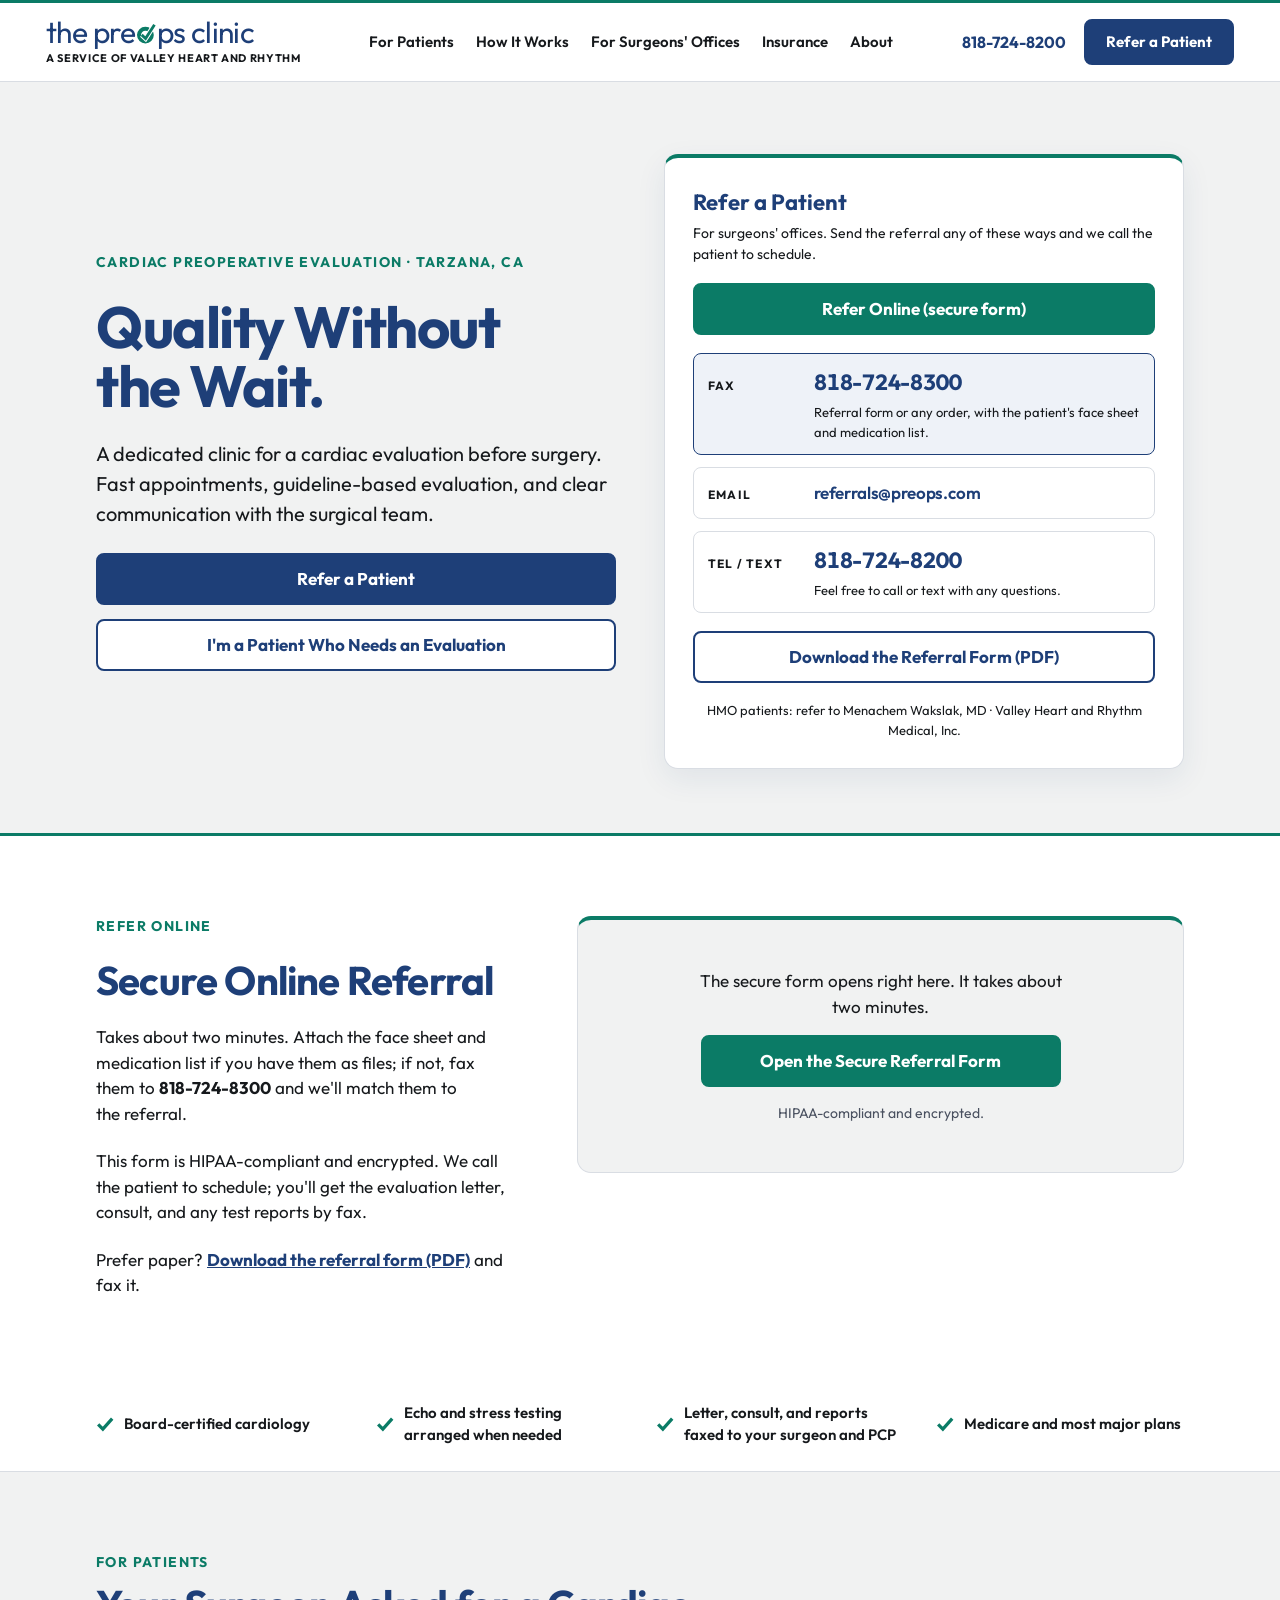
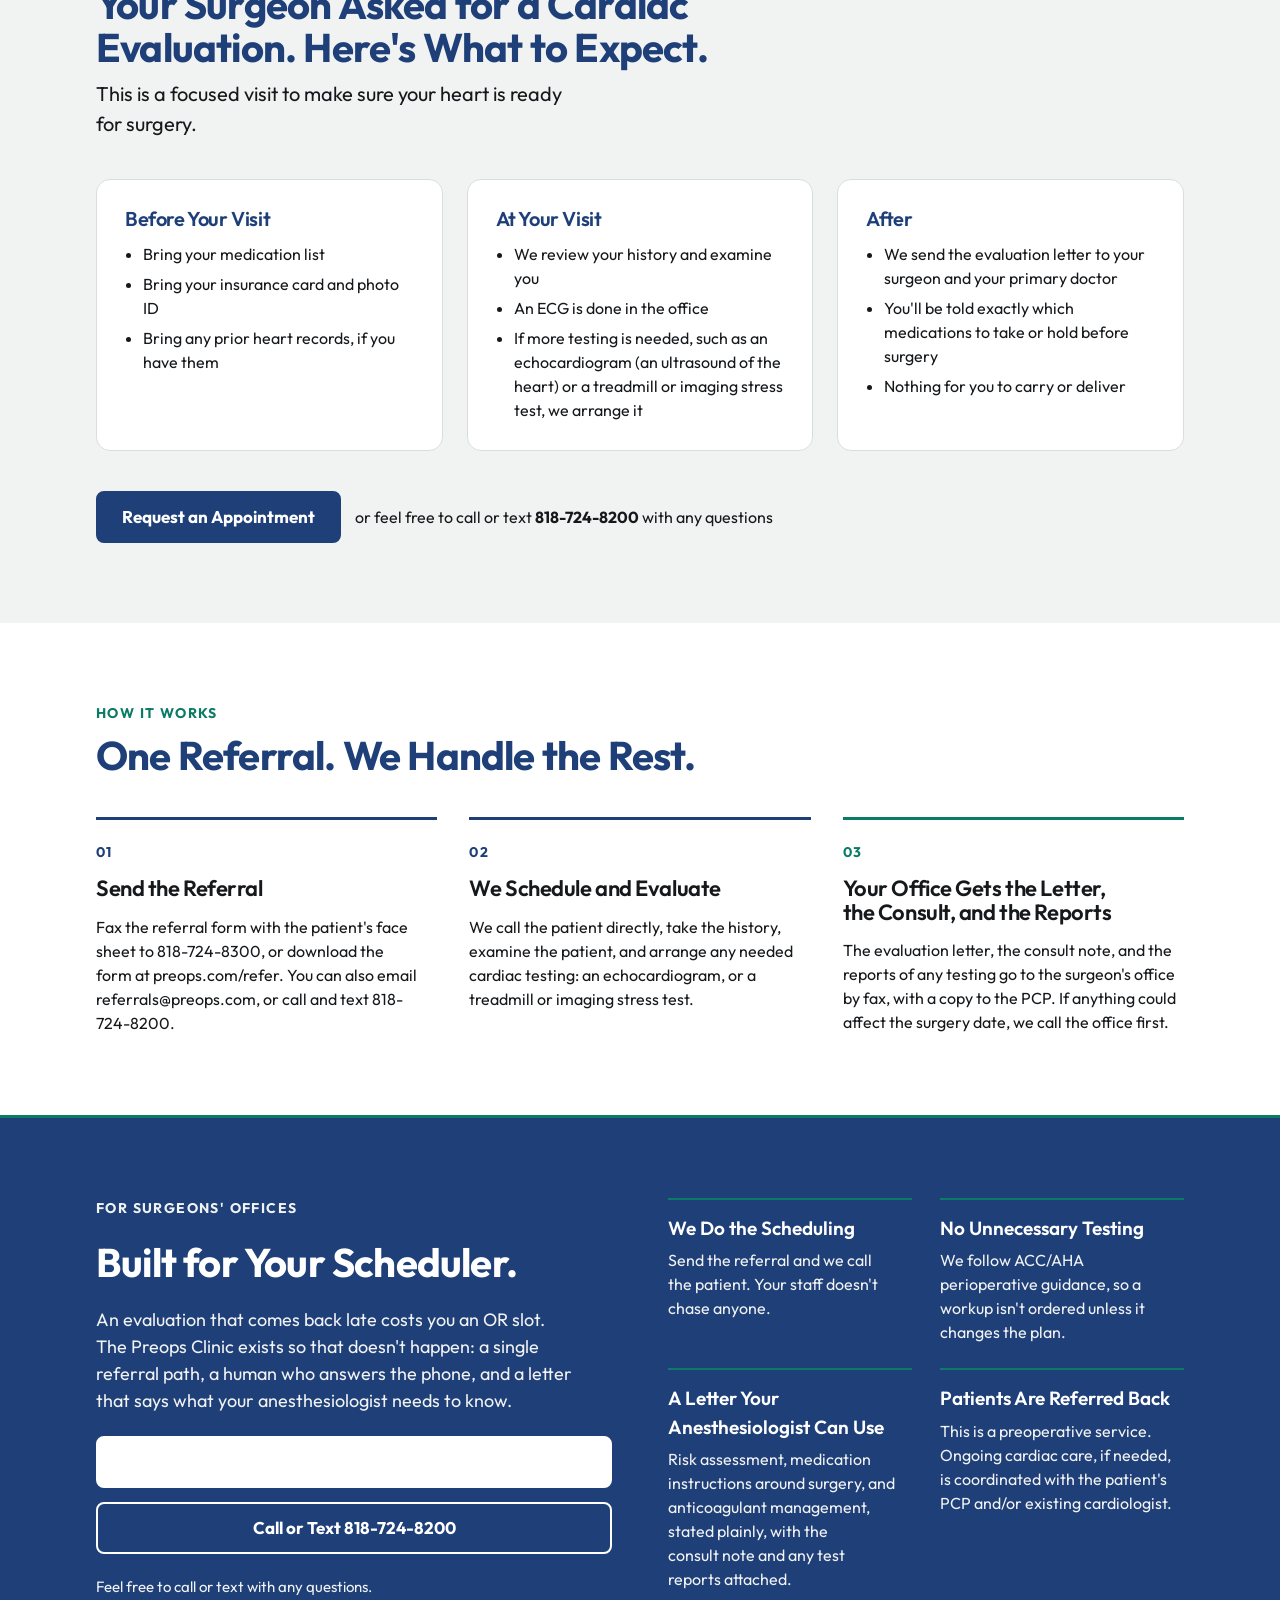
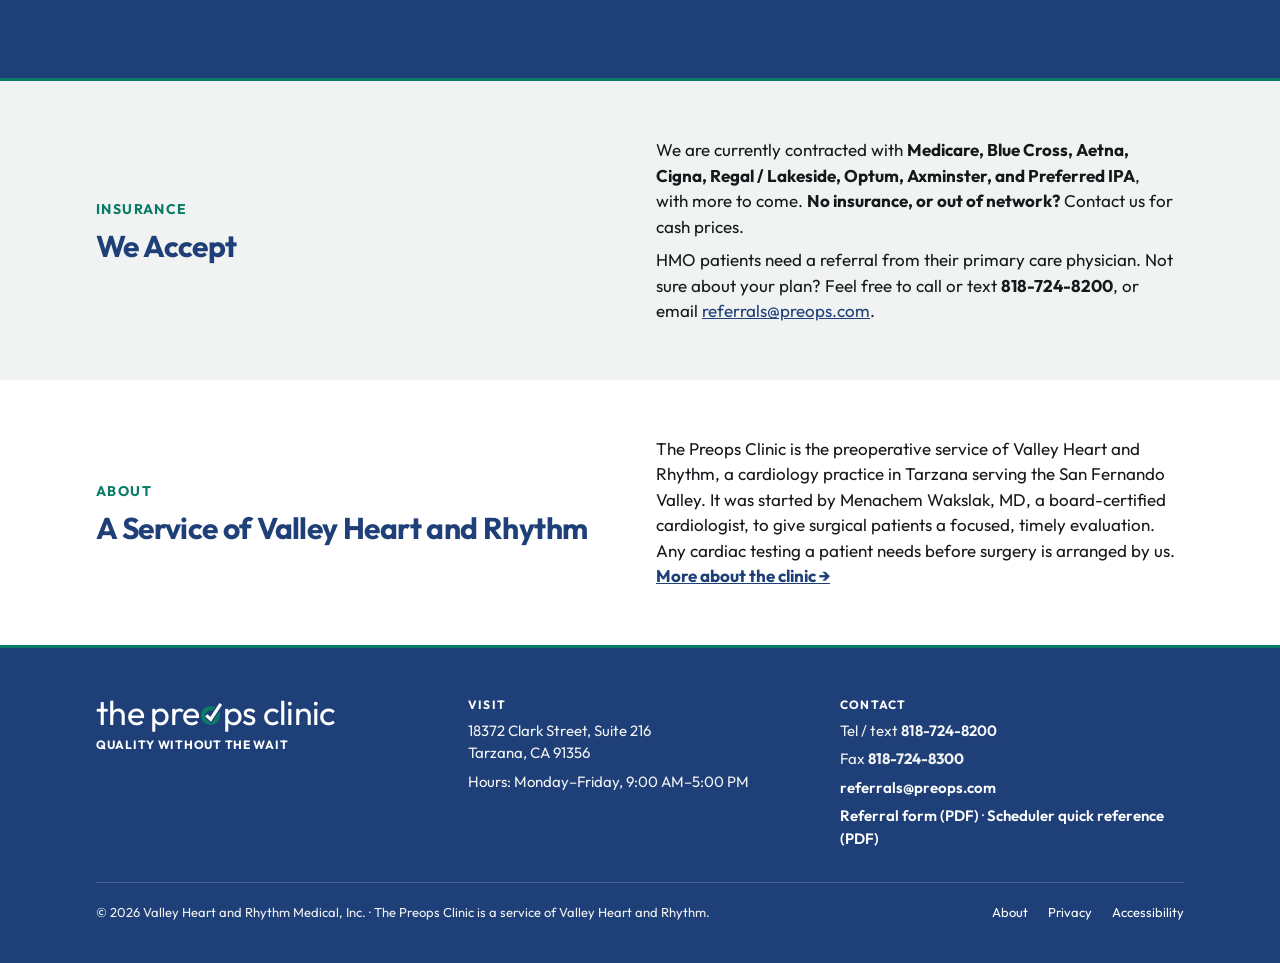
==== index.html @ 2045124d "Link to / instead of index.html so Google sees one home page URL Co-Authored-By: Claude Opus 5.5 <no" ====
<!doctype html>
<html lang="en">
<head>
<meta charset="utf-8">
<meta name="viewport" content="width=device-width, initial-scale=1, viewport-fit=cover">
<title>The Preops Clinic | Cardiac Preoperative Evaluation in Tarzana, CA</title>
<meta name="description" content="Cardiac preoperative evaluation in Tarzana, CA for surgical patients across the San Fernando Valley. Send one referral: we schedule the patient, complete the cardiology evaluation, and send the evaluation letter back to your surgeon. A service of Valley Heart and Rhythm.">
<meta name="claude:viewport-fit-sides" content="cover">
<link rel="canonical" href="https://www.preops.com/">
<meta name="robots" content="index, follow, max-snippet:-1, max-image-preview:large">
<meta property="og:type" content="website">
<meta property="og:site_name" content="The Preops Clinic">
<meta property="og:title" content="The Preops Clinic — Cardiac Preoperative Evaluation, Tarzana CA">
<meta property="og:description" content="Fast cardiac evaluation before surgery. Surgeons' offices fax one page; we call the patient, do the evaluation, and send the letter back. Quality Without the Wait.">
<meta property="og:url" content="https://www.preops.com/">
<meta property="og:locale" content="en_US">
<meta name="twitter:card" content="summary">
<meta name="geo.region" content="US-CA">
<meta name="geo.placename" content="Tarzana, Los Angeles">
<script type="application/ld+json">
{
  "@context": "https://schema.org",
  "@graph": [
    {
      "@type": ["MedicalClinic", "MedicalBusiness"],
      "@id": "https://www.preops.com/#clinic",
      "name": "The Preops Clinic",
      "alternateName": ["Preops", "The Preops Clinic at Valley Heart and Rhythm"],
      "slogan": "Quality Without the Wait",
      "description": "A dedicated cardiac preoperative evaluation clinic in Tarzana, California. Surgeons' offices, urgent cares, and primary care physicians refer patients who need a cardiology evaluation before surgery; the clinic schedules the patient, performs the evaluation and any needed cardiac testing (ECG, echocardiogram, treadmill or imaging stress test), and sends the evaluation letter, consult note, and test reports to the surgeon with a copy to the primary care physician.",
      "url": "https://www.preops.com/",
      "telephone": "+1-818-724-8200",
      "faxNumber": "+1-818-724-8300",
      "email": "referrals@preops.com",
      "openingHoursSpecification": {
        "@type": "OpeningHoursSpecification",
        "dayOfWeek": ["Monday", "Tuesday", "Wednesday", "Thursday", "Friday"],
        "opens": "09:00",
        "closes": "17:00"
      },
      "image": "https://www.preops.com/favicon.svg",
      "address": {
        "@type": "PostalAddress",
        "streetAddress": "18372 Clark Street, Suite 216",
        "addressLocality": "Tarzana",
        "addressRegion": "CA",
        "postalCode": "91356",
        "addressCountry": "US"
      },
      "areaServed": [
        {"@type": "Place", "name": "Tarzana, CA"},
        {"@type": "Place", "name": "San Fernando Valley"},
        {"@type": "Place", "name": "Los Angeles, CA"}
      ],
      "medicalSpecialty": "Cardiovascular",
      "isAcceptingNewPatients": true,
      "parentOrganization": {
        "@type": "MedicalOrganization",
        "name": "Valley Heart and Rhythm Medical, Inc.",
        "address": {
          "@type": "PostalAddress",
          "streetAddress": "18372 Clark Street, Suite 216",
          "addressLocality": "Tarzana",
          "addressRegion": "CA",
          "postalCode": "91356",
          "addressCountry": "US"
        }
      },
      "founder": {"@id": "https://www.preops.com/#physician"},
      "availableService": [
        {"@type": "MedicalProcedure", "name": "Cardiac preoperative evaluation", "alternateName": ["Cardiac clearance for surgery", "Preoperative cardiology consultation", "Surgical clearance"], "procedureType": "Noninvasive"},
        {"@type": "MedicalTest", "name": "Electrocardiogram (ECG)"},
        {"@type": "MedicalTest", "name": "Echocardiogram"},
        {"@type": "MedicalTest", "name": "Treadmill stress test"},
        {"@type": "MedicalTest", "name": "Imaging stress test"},
        {"@type": "MedicalProcedure", "name": "Perioperative anticoagulation and antiplatelet planning"},
        {"@type": "MedicalProcedure", "name": "Perioperative pacemaker and ICD management plan"}
      ],
      "knowsAbout": ["Preoperative cardiac risk assessment", "ACC/AHA perioperative guideline", "Perioperative medication management", "Cardiac clearance before surgery"],
      "sameAs": []
    },
    {
      "@type": "Physician",
      "image": "https://www.preops.com/dr-wakslak.jpg",
      "@id": "https://www.preops.com/#physician",
      "name": "Menachem Wakslak, MD",
      "honorificSuffix": "MD",
      "jobTitle": "Board-Certified Cardiologist",
      "medicalSpecialty": ["Cardiovascular", "Cardiac Electrophysiology"],
      "worksFor": {"@id": "https://www.preops.com/#clinic"},
      "affiliation": [
        {"@type": "Hospital", "name": "Providence Cedars-Sinai Tarzana Medical Center"},
        {"@type": "Hospital", "name": "Northridge Hospital Medical Center"}
      ],
      "alumniOf": [
        {"@type": "CollegeOrUniversity", "name": "Icahn School of Medicine at Mount Sinai"},
        {"@type": "Hospital", "name": "Maimonides Medical Center"},
        {"@type": "CollegeOrUniversity", "name": "University of Rochester Medical Center"}
      ],
      "url": "https://www.preops.com/about.html"
    },
    {
      "@type": "WebSite",
      "@id": "https://www.preops.com/#website",
      "url": "https://www.preops.com/",
      "name": "The Preops Clinic",
      "publisher": {"@id": "https://www.preops.com/#clinic"},
      "inLanguage": "en-US"
    },
    {
      "@type": "FAQPage",
      "@id": "https://www.preops.com/#faq",
      "mainEntity": [
        {
          "@type": "Question",
          "name": "How does a surgeon's office refer a patient for a cardiac evaluation?",
          "acceptedAnswer": {"@type": "Answer", "text": "Fax the one-page referral form with the patient's face sheet and medication list to 818-724-8300, use the secure online form at preops.com, or email referrals@preops.com. The clinic calls the patient directly to schedule; nothing else is needed from the surgeon's office."}
        },
        {
          "@type": "Question",
          "name": "What does the surgeon's office receive after the evaluation?",
          "acceptedAnswer": {"@type": "Answer", "text": "The evaluation letter, the consult note, and the reports of any testing are faxed to the surgeon's office, with a copy to the primary care physician. If anything could affect the surgery date, the clinic calls the office first."}
        },
        {
          "@type": "Question",
          "name": "What should a patient bring to a preoperative cardiac evaluation?",
          "acceptedAnswer": {"@type": "Answer", "text": "A medication list, an insurance card and photo ID, and any prior heart records. The clinic reviews the history and examines the patient, an ECG is done in the office, and if an echocardiogram or a treadmill or imaging stress test is needed, the clinic arranges it."}
        },
        {
          "@type": "Question",
          "name": "Which insurance plans does The Preops Clinic accept?",
          "acceptedAnswer": {"@type": "Answer", "text": "Medicare, Blue Cross, Aetna, Cigna, Regal / Lakeside, Optum, Axminster, and Preferred IPA, with more being added. HMO patients need a referral from their primary care physician. Patients without insurance can contact the clinic for cash prices."}
        },
        {
          "@type": "Question",
          "name": "Does the clinic order unnecessary cardiac testing before surgery?",
          "acceptedAnswer": {"@type": "Answer", "text": "No. The clinic follows ACC/AHA perioperative guidance; testing is ordered when it would change the plan, so a low-risk patient does not lose a surgery date to a workup that was not needed."}
        }
      ]
    }
  ]
}
</script>
<link rel="icon" href="favicon.svg" type="image/svg+xml">
<link rel="preconnect" href="https://fonts.googleapis.com">
<link rel="preconnect" href="https://fonts.gstatic.com" crossorigin>
<link rel="stylesheet" href="https://fonts.googleapis.com/css2?family=Outfit:wght@400;500;600;700&display=swap">
<link rel="stylesheet" href="styles.css">
</head>
<body>

<header class="site-header">
  <nav class="wrap nav" aria-label="Main">
    <a class="brand" href="/" aria-label="The Preops Clinic home">
      <span class="logo" role="img" aria-label="the preops clinic"><span>the pre</span><span class="logo-o">o</span><svg viewBox="0 -16 108 116" aria-hidden="true"><defs><mask id="mk-nav" maskUnits="userSpaceOnUse" x="-20" y="-40" width="160" height="180"><rect x="-20" y="-40" width="160" height="180" fill="#fff"></rect><polyline points="28,49 51,70 104,-12" fill="none" stroke="#000" stroke-width="29" stroke-linejoin="miter" stroke-miterlimit="10"></polyline></mask></defs><circle class="ring" cx="50" cy="50" r="38" fill="none" stroke-width="24" mask="url(#mk-nav)"></circle><polyline class="check" points="28,49 51,70 104,-12" fill="none" stroke-width="17" stroke-linejoin="miter" stroke-miterlimit="10"></polyline></svg><span>ps clinic</span></span>
      <span class="logo-sub">A Service of Valley Heart and Rhythm</span>
    </a>
    <div class="nav-links">
      <a href="#patients">For Patients</a>
      <a href="#how">How It Works</a>
      <a href="#offices">For Surgeons' Offices</a>
      <a href="#insurance">Insurance</a>
      <a href="about.html">About</a>
    </div>
    <div class="nav-cta">
      <a class="nav-phone" href="tel:+18187248200">818-724-8200</a>
      <a class="btn btn--navy btn--small" href="#refer">Refer a Patient</a>
    </div>
    <details class="nav-menu">
      <summary>Menu</summary>
      <ul>
        <li><a href="#patients">For Patients</a></li>
        <li><a href="#how">How It Works</a></li>
        <li><a href="#offices">For Surgeons' Offices</a></li>
        <li><a href="#insurance">Insurance</a></li>
        <li><a href="about.html">About</a></li>
      </ul>
    </details>
  </nav>
</header>

<main>

  <!-- Hero -->
  <section class="band--off hero" id="top">
    <div class="wrap hero-grid">
      <div class="hero-copy">
        <div class="eyebrow">Cardiac Preoperative Evaluation · Tarzana, CA</div>
        <h1>Quality Without the Wait.</h1>
        <p class="lede">A dedicated clinic for a cardiac evaluation before surgery. Fast appointments, guideline-based evaluation, and clear communication with the surgical team.</p>
        <div class="cta-row">
          <a class="btn btn--navy" href="#refer">Refer a Patient</a>
          <a class="btn btn--outline" href="#patients">I'm a Patient Who Needs an Evaluation</a>
        </div>
      </div>

      <div class="refer" id="refer">
        <div class="refer-head">
          <div class="title">Refer a Patient</div>
          <div class="sub">For surgeons' offices. Send the referral any of these ways and we call the patient to schedule.</div>
        </div>
        <a class="btn btn--green refer-online" href="#refer-form" hidden>Refer Online (secure form)</a>
        <div class="ways">
          <div class="way way--primary">
            <div class="label">Fax</div>
            <div class="value">818-724-8300</div>
            <div class="note">Referral form or any order, with the patient's face sheet and medication list.</div>
          </div>
          <div class="way">
            <div class="label">Email</div>
            <div class="value value--text">referrals@preops.com</div>
          </div>
          <div class="way">
            <div class="label">Tel / text</div>
            <div class="value">818-724-8200</div>
            <div class="note">Feel free to call or text with any questions.</div>
          </div>
        </div>
        <a class="btn btn--outline" href="referral-form.pdf">Download the Referral Form (PDF)</a>
        <div class="refer-foot">HMO patients: refer to Menachem Wakslak, MD · Valley Heart and Rhythm Medical, Inc.</div>
      </div>
    </div>
  </section>

  <!-- Online referral form (JotForm HIPAA).
       Set data-jotform-id to the form's ID (the number at the end of its hipaa.jotform.com link).
       Leave it empty and this whole section stays hidden; fax, email, and phone still work. -->
  <section class="band band--rule-top form-band" id="refer-form" data-jotform-id="262983131694061" hidden>
    <div class="wrap form-grid">
      <div class="col-copy">
        <div class="eyebrow">Refer Online</div>
        <h2>Secure Online Referral</h2>
        <p>Takes about two minutes. Attach the face sheet and medication list if you have them as files; if not, fax them to <strong>818-724-8300</strong> and we'll match them to the referral.</p>
        <p class="small">This form is HIPAA-compliant and encrypted. We call the patient to schedule; you'll get the evaluation letter, consult, and any test reports by fax.</p>
        <p class="small">Prefer paper? <a href="referral-form.pdf"><strong>Download the referral form (PDF)</strong></a> and fax it.</p>
      </div>
      <div class="form-slot">
        <div class="form-launcher">
          <p>The secure form opens right here. It takes about two minutes.</p>
          <button type="button" class="btn btn--green form-open" aria-expanded="false" aria-controls="form-mount">Open the Secure Referral Form</button>
          <p class="small">HIPAA-compliant and encrypted.</p>
        </div>
        <div class="form-mount" id="form-mount" hidden>
          <button type="button" class="form-close">Hide form</button>
        </div>
      </div>
    </div>
  </section>

  <!-- Trust strip -->
  <section class="strip" aria-label="At a glance">
    <div class="wrap strip-grid">
      <div class="tick"><svg viewBox="0 0 100 100" aria-hidden="true"><polyline points="12,52 38,78 90,20" fill="none" stroke="#0b7b66" stroke-width="18"></polyline></svg>Board-certified cardiology</div>
      <div class="tick"><svg viewBox="0 0 100 100" aria-hidden="true"><polyline points="12,52 38,78 90,20" fill="none" stroke="#0b7b66" stroke-width="18"></polyline></svg>Echo and stress testing arranged when needed</div>
      <div class="tick"><svg viewBox="0 0 100 100" aria-hidden="true"><polyline points="12,52 38,78 90,20" fill="none" stroke="#0b7b66" stroke-width="18"></polyline></svg>Letter, consult, and reports faxed to your surgeon and PCP</div>
      <div class="tick"><svg viewBox="0 0 100 100" aria-hidden="true"><polyline points="12,52 38,78 90,20" fill="none" stroke="#0b7b66" stroke-width="18"></polyline></svg>Medicare and most major plans</div>
    </div>
  </section>

  <!-- For patients -->
  <section class="band band--off" id="patients">
    <div class="wrap stack">
      <div class="section-head">
        <div class="eyebrow">For Patients</div>
        <h2>Your Surgeon Asked for a Cardiac Evaluation. Here's What to Expect.</h2>
        <p class="lede">This is a focused visit to make sure your heart is ready for surgery.</p>
      </div>
      <div class="cards">
        <div class="card">
          <h3>Before Your Visit</h3>
          <ul>
            <li>Bring your medication list</li>
            <li>Bring your insurance card and photo ID</li>
            <li>Bring any prior heart records, if you have them</li>
          </ul>
        </div>
        <div class="card">
          <h3>At Your Visit</h3>
          <ul>
            <li>We review your history and examine you</li>
            <li>An ECG is done in the office</li>
            <li>If more testing is needed, such as an echocardiogram (an ultrasound of the heart) or a treadmill or imaging stress test, we arrange it</li>
          </ul>
        </div>
        <div class="card">
          <h3>After</h3>
          <ul>
            <li>We send the evaluation letter to your surgeon and your primary doctor</li>
            <li>You'll be told exactly which medications to take or hold before surgery</li>
            <li>Nothing for you to carry or deliver</li>
          </ul>
        </div>
      </div>
      <div class="inline-cta">
        <a class="btn btn--navy" href="https://hipaa.jotform.com/263140964269160" target="_blank" rel="noopener">Request an Appointment</a>
        <div>or feel free to call or text <strong>818-724-8200</strong> with any questions</div>
      </div>
    </div>
  </section>

  <!-- How it works -->
  <section class="band" id="how">
    <div class="wrap stack">
      <div class="section-head">
        <div class="eyebrow">How It Works</div>
        <h2>One Referral. We Handle the Rest.</h2>
      </div>
      <div class="steps">
        <div class="step">
          <div class="num">01</div>
          <h3>Send the Referral</h3>
          <p>Fax the referral form with the patient's face sheet to 818-724-8300, or download the form at preops.com/refer. You can also email referrals@preops.com, or call and text 818-724-8200.</p>
        </div>
        <div class="step">
          <div class="num">02</div>
          <h3>We Schedule and Evaluate</h3>
          <p>We call the patient directly, take the history, examine the patient, and arrange any needed cardiac testing: an echocardiogram, or a treadmill or imaging stress test.</p>
        </div>
        <div class="step step--done">
          <div class="num">03</div>
          <h3>Your Office Gets the Letter, the Consult, and the Reports</h3>
          <p>The evaluation letter, the consult note, and the reports of any testing go to the surgeon's office by fax, with a copy to the PCP. If anything could affect the surgery date, we call the office first.</p>
        </div>
      </div>
    </div>
  </section>

  <!-- For surgeons' offices -->
  <section class="band band-navy" id="offices">
    <div class="wrap two-col">
      <div class="col-copy">
        <div class="eyebrow">For Surgeons' Offices</div>
        <h2>Built for Your Scheduler.</h2>
        <p>An evaluation that comes back late costs you an OR slot. The Preops Clinic exists so that doesn't happen: a single referral path, a human who answers the phone, and a letter that says what your anesthesiologist needs to know.</p>
        <div class="cta-row">
          <a class="btn btn--white" href="referral-form.pdf">Download the Referral Form (PDF)</a>
          <a class="btn btn--ghost" href="tel:+18187248200">Call or Text 818-724-8200</a>
        </div>
        <p class="small">Feel free to call or text with any questions.</p>
      </div>
      <ul class="points">
        <li><div class="t">We Do the Scheduling</div><p>Send the referral and we call the patient. Your staff doesn't chase anyone.</p></li>
        <li><div class="t">No Unnecessary Testing</div><p>We follow ACC/AHA perioperative guidance, so a workup isn't ordered unless it changes the plan.</p></li>
        <li><div class="t">A Letter Your Anesthesiologist Can Use</div><p>Risk assessment, medication instructions around surgery, and anticoagulant management, stated plainly, with the consult note and any test reports attached.</p></li>
        <li><div class="t">Patients Are Referred Back</div><p>This is a preoperative service. Ongoing cardiac care, if needed, is coordinated with the patient's PCP and/or existing cardiologist.</p></li>
      </ul>
    </div>
  </section>

  <!-- Insurance -->
  <section class="band--tight band--off band--rule-top" id="insurance">
    <div class="wrap split">
      <div class="section-head">
        <div class="eyebrow">Insurance</div>
        <h2>We Accept</h2>
      </div>
      <div class="body">
        <p>We are currently contracted with <strong>Medicare, Blue Cross, Aetna, Cigna, Regal / Lakeside, Optum, Axminster, and Preferred IPA</strong>, with more to come. <strong>No insurance, or out of network?</strong> Contact us for cash prices.</p>
        <p>HMO patients need a referral from their primary care physician. Not sure about your plan? Feel free to call or text <strong>818-724-8200</strong>, or email <a href="mailto:referrals@preops.com">referrals@preops.com</a>.</p>
      </div>
    </div>
  </section>

  <!-- About teaser -->
  <section class="band band--tight" id="about">
    <div class="wrap split">
      <div class="section-head">
        <div class="eyebrow">About</div>
        <h2>A Service of Valley Heart and Rhythm</h2>
      </div>
      <div class="body">
        <p>The Preops Clinic is the preoperative service of Valley Heart and Rhythm, a cardiology practice in Tarzana serving the San Fernando Valley. It was started by Menachem Wakslak, MD, a board-certified cardiologist, to give surgical patients a focused, timely evaluation. Any cardiac testing a patient needs before surgery is arranged by us. <a href="about.html"><strong>More about the clinic →</strong></a></p>
      </div>
    </div>
  </section>

</main>

<footer class="site-footer">
  <div class="wrap">
    <div class="foot-grid">
      <div>
        <span class="logo logo--light" role="img" aria-label="the preops clinic" style="font-size: 34px"><span>the pre</span><span class="logo-o">o</span><svg viewBox="0 -16 108 116" aria-hidden="true"><defs><mask id="mk-foot" maskUnits="userSpaceOnUse" x="-20" y="-40" width="160" height="180"><rect x="-20" y="-40" width="160" height="180" fill="#fff"></rect><polyline points="28,49 51,70 104,-12" fill="none" stroke="#000" stroke-width="29" stroke-linejoin="miter" stroke-miterlimit="10"></polyline></mask></defs><circle class="ring" cx="50" cy="50" r="38" fill="none" stroke-width="24" mask="url(#mk-foot)"></circle><polyline class="check" points="28,49 51,70 104,-12" fill="none" stroke-width="17" stroke-linejoin="miter" stroke-miterlimit="10"></polyline></svg><span>ps clinic</span></span>
        <div class="foot-tag">Quality Without the Wait</div>
      </div>
      <div>
        <div class="foot-label">Visit</div>
        <div>18372 Clark Street, Suite 216<br>Tarzana, CA 91356</div>
        <div>Hours: Monday–Friday, 9:00 AM–5:00 PM</div>
      </div>
      <div>
        <div class="foot-label">Contact</div>
        <div>Tel / text <a href="tel:+18187248200">818-724-8200</a></div>
        <div>Fax <strong>818-724-8300</strong></div>
        <div><a href="mailto:referrals@preops.com">referrals@preops.com</a></div>
        <div><a href="referral-form.pdf">Referral form (PDF)</a> · <a href="quick-reference.pdf">Scheduler quick reference (PDF)</a></div>
      </div>
    </div>
    <div class="foot-legal">
      <div>© 2026 Valley Heart and Rhythm Medical, Inc. · The Preops Clinic is a service of Valley Heart and Rhythm.</div>
      <div class="links"><a href="about.html">About</a><a href="privacy.html">Privacy</a><a href="accessibility.html">Accessibility</a></div>
    </div>
  </div>
</footer>

<script>
  // Online referral form: shows the section when a form ID is configured.
  // The form itself stays collapsed until someone opens it; the JotForm iframe is created on first open.
  (function () {
    var section = document.getElementById('refer-form');
    if (!section) return;
    var id = (section.getAttribute('data-jotform-id') || '').trim();
    if (!/^\d{6,}$/.test(id)) return;
    var base = 'https://hipaa.jotform.com/';
    var slot = section.querySelector('.form-slot');
    var launcher = slot.querySelector('.form-launcher');
    var mount = slot.querySelector('.form-mount');
    var openBtn = slot.querySelector('.form-open');
    var closeBtn = slot.querySelector('.form-close');
    var heroBtn = document.querySelector('.refer-online');
    var loaded = false;

    section.hidden = false;
    if (heroBtn) heroBtn.hidden = false;

    function load() {
      if (loaded) return;
      loaded = true;
      var f = document.createElement('iframe');
      f.id = 'JotFormIFrame-' + id;
      f.title = 'Secure online referral form';
      f.src = base + id;
      f.setAttribute('allow', 'geolocation; microphone; camera; fullscreen');
      f.setAttribute('allowtransparency', 'true');
      f.setAttribute('scrolling', 'no');
      f.setAttribute('frameborder', '0');
      f.style.cssText = 'min-width:100%;max-width:100%;height:900px;border:none;';
      mount.appendChild(f);
      // JotForm's embed handler resizes the iframe to the form's height.
      var s = document.createElement('script');
      s.src = 'https://cdn.jotfor.ms/s/umd/latest/for-form-embed-handler.js';
      s.onload = function () {
        if (window.jotformEmbedHandler) window.jotformEmbedHandler("iframe[id='JotFormIFrame-" + id + "']", base);
      };
      document.body.appendChild(s);
    }
    function open(scroll) {
      load();
      launcher.hidden = true;
      mount.hidden = false;
      openBtn.setAttribute('aria-expanded', 'true');
      if (scroll) section.scrollIntoView({ behavior: 'smooth', block: 'start' });
    }
    function close() {
      mount.hidden = true;
      launcher.hidden = false;
      openBtn.setAttribute('aria-expanded', 'false');
      openBtn.focus();
    }

    openBtn.addEventListener('click', function () { open(false); });
    closeBtn.addEventListener('click', close);
    if (heroBtn) {
      heroBtn.addEventListener('click', function (e) {
        e.preventDefault();
        open(true);
        if (history.replaceState) history.replaceState(null, '', '#refer-form');
      });
    }
    // Direct links to #refer-form (for example from the About page) open the form.
    if (location.hash === '#refer-form') open(false);
    window.addEventListener('hashchange', function () { if (location.hash === '#refer-form') open(false); });
  })();
</script>
</body>
</html>
---- styles.css ----
/* The Preops Clinic — preops.com
   Layout: one centered 1120px column; full-width color bands; two-column hero.
   Brand (from The Preops Clinic Style Guide): Navy, Green, Black, White, Off-White; Outfit. */
:root {
  --navy: #1e3f78;
  --green: #0b7b66;
  --ink: #16191c;
  --paper: #ffffff;
  --off: #f1f2f2;
  --tint: #eef2f8;
  --rule: #d9dde3;
  --on-navy: #f1f2f2;
  --font: 'Outfit', 'Segoe UI', system-ui, -apple-system, sans-serif;
  --radius: 8px;
  --gutter-l: max(16px, env(safe-area-inset-left, 0px));
  --gutter-r: max(16px, env(safe-area-inset-right, 0px));
  color-scheme: light;
}

* { box-sizing: border-box; }
[hidden] { display: none !important; }
html { -webkit-text-size-adjust: 100%; scroll-behavior: smooth; }
@media (prefers-reduced-motion: reduce) { html { scroll-behavior: auto; } }
body {
  margin: 0;
  font-family: var(--font);
  font-size: 17px;
  line-height: 1.5;
  color: var(--ink);
  background: var(--paper);
}
img, svg { max-width: 100%; }
a { color: var(--navy); }
a:hover { color: var(--green); }
:focus-visible { outline: 3px solid var(--green); outline-offset: 2px; }
h1, h2, h3 { margin: 0; color: var(--navy); line-height: 1.08; letter-spacing: -0.02em; text-wrap: balance; }
h1 { font-size: clamp(38px, 5.2vw, 58px); font-weight: 700; line-height: 1.02; letter-spacing: -0.025em; }
h2 { font-size: clamp(30px, 3.6vw, 40px); font-weight: 700; }
h3 { font-size: 22px; font-weight: 600; color: var(--ink); }
p { margin: 0; text-wrap: pretty; }
ul { margin: 0; }

.wrap {
  max-width: 1120px;
  margin: 0 auto;
  padding-left: var(--gutter-l);
  padding-right: var(--gutter-r);
}
.wrap > * { min-width: 0; }

.eyebrow {
  font-size: 14px;
  font-weight: 700;
  letter-spacing: 0.1em;
  text-transform: uppercase;
  color: var(--green);
}
.band-navy .eyebrow { color: var(--on-navy); }

/* Logo lockup: text wordmark with the ring-check "o".
   Replace the <span class="logo"> contents with the final SVG from the designer when you have it. */
.logo {
  display: inline-flex;
  align-items: baseline;
  gap: 0.045em;
  font-size: 30px;
  font-weight: 400;
  line-height: 1;
  letter-spacing: -0.02em;
  color: var(--navy);
  white-space: nowrap;
  text-decoration: none;
  position: relative;
}
/* The ring-check stands in for the letter "o". This keeps the real letter in the page text
   (for search engines and copy/paste) without showing it. */
.logo-o { position: absolute; width: 1px; height: 1px; overflow: hidden; clip-path: inset(50%); white-space: nowrap; }
.logo svg { height: 0.65em; width: 0.605em; flex: 0 0 auto; overflow: visible; }
.logo .ring { stroke: var(--green); }
.logo .check { stroke: var(--green); }
.logo--light { color: var(--paper); }
.logo--light .check { stroke: var(--paper); }
.logo-sub {
  font-size: 11px;
  font-weight: 700;
  letter-spacing: 0.06em;
  text-transform: uppercase;
  color: var(--ink);
}

/* Buttons */
.btn {
  display: inline-flex;
  align-items: center;
  justify-content: center;
  min-height: 52px;
  padding: 0 24px;
  border-radius: var(--radius);
  font: inherit;
  font-weight: 700;
  font-size: 17px;
  text-decoration: none;
  text-align: center;
  cursor: pointer;
  border: 2px solid transparent;
}
.btn--navy { background: var(--navy); color: var(--paper); border-color: var(--navy); }
.btn--navy:hover { background: #17315e; border-color: #17315e; color: var(--paper); }
.btn--green { background: var(--green); color: var(--paper); border-color: var(--green); }
.btn--green:hover { background: #09604f; border-color: #09604f; color: var(--paper); }
.btn--outline { background: var(--paper); color: var(--navy); border-color: var(--navy); }
.btn--outline:hover { background: var(--tint); color: var(--navy); }
.btn--white { background: var(--paper); color: var(--navy); border-color: var(--paper); }
.btn--white:hover { background: var(--off); color: var(--navy); }
.btn--ghost { background: transparent; color: var(--paper); border-color: var(--paper); }
.btn--ghost:hover { background: rgba(255,255,255,0.1); color: var(--paper); }
.btn--small { min-height: 46px; padding: 0 20px; font-size: 15px; }

/* Header */
.site-header {
  border-top: 3px solid var(--green);
  border-bottom: 1px solid var(--rule);
  background: var(--paper);
}
.nav {
  max-width: 1220px;
  min-height: 78px;
  display: flex;
  align-items: center;
  justify-content: space-between;
  flex-wrap: wrap;
  gap: 12px 24px;
  padding-block: 10px;
}
.brand { display: inline-flex; flex-direction: column; gap: 3px; text-decoration: none; }
.nav-links { display: flex; align-items: center; gap: 22px; flex-wrap: wrap; font-size: 15px; font-weight: 600; }
.nav-links a { color: var(--ink); text-decoration: none; }
.nav-links a:hover { color: var(--green); }
.nav-links a[aria-current="page"] { color: var(--navy); border-bottom: 2px solid var(--green); padding-bottom: 2px; }
.nav-cta { display: flex; align-items: center; gap: 18px; flex-wrap: wrap; }
.nav-phone { font-size: 16px; font-weight: 700; color: var(--navy); text-decoration: none; }
.nav-menu { display: none; }
@media (max-width: 760px) {
  .nav-links { display: none; }
  .nav-menu { display: block; width: 100%; }
  .nav-menu summary { list-style: none; cursor: pointer; font-weight: 700; color: var(--navy); font-size: 15px; padding: 6px 0; }
  .nav-menu summary::-webkit-details-marker { display: none; }
  .nav-menu summary::after { content: " ▾"; }
  .nav-menu[open] summary::after { content: " ▴"; }
  .nav-menu ul { list-style: none; padding: 0; margin: 6px 0 4px; display: flex; flex-direction: column; gap: 10px; font-size: 16px; font-weight: 600; }
  .nav-menu a { color: var(--ink); text-decoration: none; }
}

/* Bands and sections */
.band { padding-block: 80px; }
.band--tight { padding-block: 56px; }
.band--off { background: var(--off); }
.band--tint { background: var(--tint); }
.band-navy { background: var(--navy); color: var(--on-navy); border-top: 3px solid var(--green); }
.band-navy h2, .band-navy h3 { color: var(--paper); }
.band-navy p { color: var(--on-navy); }
.band-navy a { color: var(--paper); }
.band--rule-top { border-top: 3px solid var(--green); }
.section-head { display: flex; flex-direction: column; gap: 10px; max-width: 680px; }
.lede { font-size: 20px; max-width: 560px; }
@media (max-width: 760px) { .band { padding-block: 56px; } .lede { font-size: 18px; } }

/* Hero */
.hero { padding-block: 72px 64px; }
.hero-grid {
  display: grid;
  grid-template-columns: repeat(auto-fit, minmax(min(440px, 100%), 1fr));
  gap: 48px;
  align-items: center;
}
.hero-copy { display: flex; flex-direction: column; gap: 24px; }
.cta-row { display: flex; gap: 14px; flex-wrap: wrap; }
.cta-row .btn { flex: 1 1 auto; }

/* Refer panel */
.refer {
  display: flex;
  flex-direction: column;
  gap: 18px;
  background: var(--paper);
  border: 1px solid var(--rule);
  border-top: 4px solid var(--green);
  border-radius: 14px;
  padding: 28px;
  box-shadow: 0 10px 30px rgba(30, 63, 120, 0.08);
}
.refer-head { display: flex; flex-direction: column; gap: 4px; }
.refer-head .title { font-size: 22px; font-weight: 700; color: var(--navy); }
.refer-head .sub { font-size: 14px; }
.ways { display: grid; gap: 12px; }
.way {
  display: grid;
  grid-template-columns: 92px 1fr;
  gap: 4px 14px;
  align-items: baseline;
  padding: 12px 14px;
  border: 1.5px solid var(--rule);
  border-radius: var(--radius);
}
.way--primary { border-color: var(--navy); background: var(--tint); }
.way .label { font-size: 12px; font-weight: 700; letter-spacing: 0.1em; text-transform: uppercase; color: var(--ink); }
.way .value { font-size: 22px; font-weight: 700; color: var(--navy); letter-spacing: -0.01em; font-variant-numeric: tabular-nums; word-break: break-word; }
.way .value--text { font-size: 17px; font-weight: 600; }
.way .note { grid-column: 2; font-size: 13px; }
.refer .btn { width: 100%; }
.refer-foot { font-size: 13px; text-align: center; }

/* Online referral form section (JotForm HIPAA) */
.form-band { background: var(--paper); }
.form-band .form-slot { background: var(--off); }
.form-grid {
  display: grid;
  grid-template-columns: minmax(0, 1fr) minmax(0, 1.4fr);
  gap: 48px;
  align-items: start;
}
.form-grid > * { min-width: 0; }
.form-grid .col-copy p { font-size: 17px; max-width: 420px; }
.form-slot { background: var(--paper); border: 1px solid var(--rule); border-top: 4px solid var(--green); border-radius: 14px; padding: 12px; }
.form-slot iframe { display: block; width: 100%; border: 0; }
.form-launcher { display: flex; flex-direction: column; align-items: center; gap: 16px; padding: 36px 22px; text-align: center; }
.form-launcher p { margin: 0; font-size: 17px; max-width: 380px; }
.form-launcher .small { font-size: 14px; color: #4a5160; }
.form-launcher .btn { width: min(100%, 360px); }
.form-mount { position: relative; padding-top: 34px; }
.form-close {
  position: absolute; top: 2px; right: 6px;
  background: none; border: 0; padding: 6px 8px; cursor: pointer;
  font: inherit; font-size: 14px; color: var(--navy); text-decoration: underline;
}
.form-close:hover { color: var(--green); }
@media (max-width: 900px) { .form-grid { grid-template-columns: 1fr; gap: 28px; } }
@media (max-width: 480px) { .way { grid-template-columns: 1fr; } .way .note { grid-column: 1; } .refer { padding: 22px; } }

/* Trust strip */
.strip { border-bottom: 1px solid var(--rule); }
.strip-grid {
  display: grid;
  grid-template-columns: repeat(auto-fit, minmax(min(240px, 100%), 1fr));
  gap: 16px 32px;
  padding-block: 24px;
}
.tick { display: flex; align-items: center; gap: 10px; font-size: 15px; font-weight: 600; }
.tick svg { width: 18px; height: 18px; flex: 0 0 18px; }

/* Steps */
.steps {
  display: grid;
  grid-template-columns: repeat(auto-fit, minmax(min(300px, 100%), 1fr));
  gap: 32px;
}
.step { display: flex; flex-direction: column; gap: 14px; padding-top: 22px; border-top: 3px solid var(--navy); }
.step--done { border-top-color: var(--green); }
.step .num { font-size: 14px; font-weight: 700; letter-spacing: 0.1em; color: var(--navy); }
.step--done .num { color: var(--green); }
.step p { font-size: 16px; }
.stack { display: flex; flex-direction: column; gap: 40px; }

/* Offices */
.two-col {
  display: grid;
  grid-template-columns: repeat(auto-fit, minmax(min(420px, 100%), 1fr));
  gap: 56px;
  align-items: start;
}
.two-col > * { min-width: 0; }
.col-copy { display: flex; flex-direction: column; gap: 22px; }
.col-copy p { font-size: 18px; max-width: 480px; }
.col-copy .small { font-size: 15px; }
.points {
  list-style: none;
  padding: 0;
  display: grid;
  grid-template-columns: repeat(auto-fit, minmax(min(220px, 100%), 1fr));
  gap: 24px 28px;
}
.points li { display: flex; flex-direction: column; gap: 6px; padding-top: 14px; border-top: 2px solid var(--green); }
.points .t { font-size: 19px; font-weight: 600; color: var(--paper); }
.points p { font-size: 16px; }

/* Patients */
.cards {
  display: grid;
  grid-template-columns: repeat(auto-fit, minmax(min(300px, 100%), 1fr));
  gap: 24px;
}
.card { display: flex; flex-direction: column; gap: 12px; padding: 28px; background: var(--off); border-radius: 14px; }
.band--off .card { background: var(--paper); border: 1px solid var(--rule); }
.card h3 { font-size: 20px; color: var(--navy); }
.card ul { padding-left: 18px; font-size: 16px; display: flex; flex-direction: column; gap: 6px; }
.inline-cta { display: flex; gap: 14px; flex-wrap: wrap; align-items: center; font-size: 16px; }

/* Insurance / About teaser */
.split {
  display: grid;
  grid-template-columns: repeat(auto-fit, minmax(min(360px, 100%), 1fr));
  gap: 32px;
  align-items: center;
}
.split > * { min-width: 0; }
.split h2 { font-size: 30px; }
.split .body { display: flex; flex-direction: column; gap: 8px; font-size: 17px; }

/* About page */
.about-intro { display: flex; flex-direction: column; gap: 22px; }
.about-intro h1 { font-size: clamp(36px, 4.6vw, 52px); max-width: 760px; }
.about-intro .lede { max-width: 720px; }
.source { font-size: 14px; }
.about-grid {
  display: grid;
  grid-template-columns: repeat(auto-fit, minmax(min(380px, 100%), 1fr));
  gap: 48px;
  align-items: start;
}
.about-grid > * { min-width: 0; }
.about-grid h2 { font-size: 34px; }
.prose { display: flex; flex-direction: column; gap: 16px; font-size: 17px; }
.commitments {
  display: grid;
  grid-template-columns: repeat(auto-fit, minmax(min(300px, 100%), 1fr));
  gap: 32px;
}
.commitments > div { display: flex; flex-direction: column; gap: 8px; padding-top: 16px; border-top: 2px solid var(--green); }
.commitments h3 { font-size: 20px; }
.commitments p { font-size: 16px; }
.bio-head { display: flex; flex-direction: column; gap: 10px; }
.bio-head .role { font-size: 16px; font-weight: 600; }
.photo {
  display: block; width: 100%; max-width: 360px; height: auto; aspect-ratio: 4 / 5;
  object-fit: cover; object-position: 50% 30%; border-radius: 12px; background: var(--off); margin-top: 20px;
}
.contact-grid {
  display: grid;
  grid-template-columns: repeat(auto-fit, minmax(min(300px, 100%), 1fr));
  gap: 32px;
  align-items: start;
}
.contact-grid > div { display: flex; flex-direction: column; gap: 8px; font-size: 17px; }
.contact-grid .small { font-size: 15px; }
.contact-grid .btn { align-self: flex-start; }

/* Footer */
.site-footer { background: var(--navy); color: var(--on-navy); border-top: 3px solid var(--green); }
.foot-grid {
  display: grid;
  grid-template-columns: repeat(auto-fit, minmax(min(240px, 100%), 1fr));
  gap: 28px;
  align-items: start;
  padding-block: 48px 32px;
}
.foot-grid > div { display: flex; flex-direction: column; gap: 6px; font-size: 15px; min-width: 0; }
.foot-label { font-size: 12px; font-weight: 700; letter-spacing: 0.1em; text-transform: uppercase; color: var(--paper); }
.site-footer a { color: var(--paper); font-weight: 600; text-decoration: none; }
.site-footer a:hover { color: var(--paper); text-decoration: underline; }
.foot-tag { font-size: 12px; font-weight: 700; letter-spacing: 0.06em; text-transform: uppercase; color: var(--paper); }
.foot-legal {
  display: flex;
  justify-content: space-between;
  flex-wrap: wrap;
  gap: 12px 24px;
  border-top: 1px solid rgba(255,255,255,0.18);
  padding-block: 20px 40px;
  font-size: 13px;
}
.foot-legal a { font-weight: 400; }
.foot-legal .links { display: flex; gap: 20px; }

/* Privacy and Accessibility pages */
.legal > * { max-width: 760px; }
.legal h2 { font-size: 24px; margin-top: 16px; }
.legal h2:first-child { margin-top: 0; }
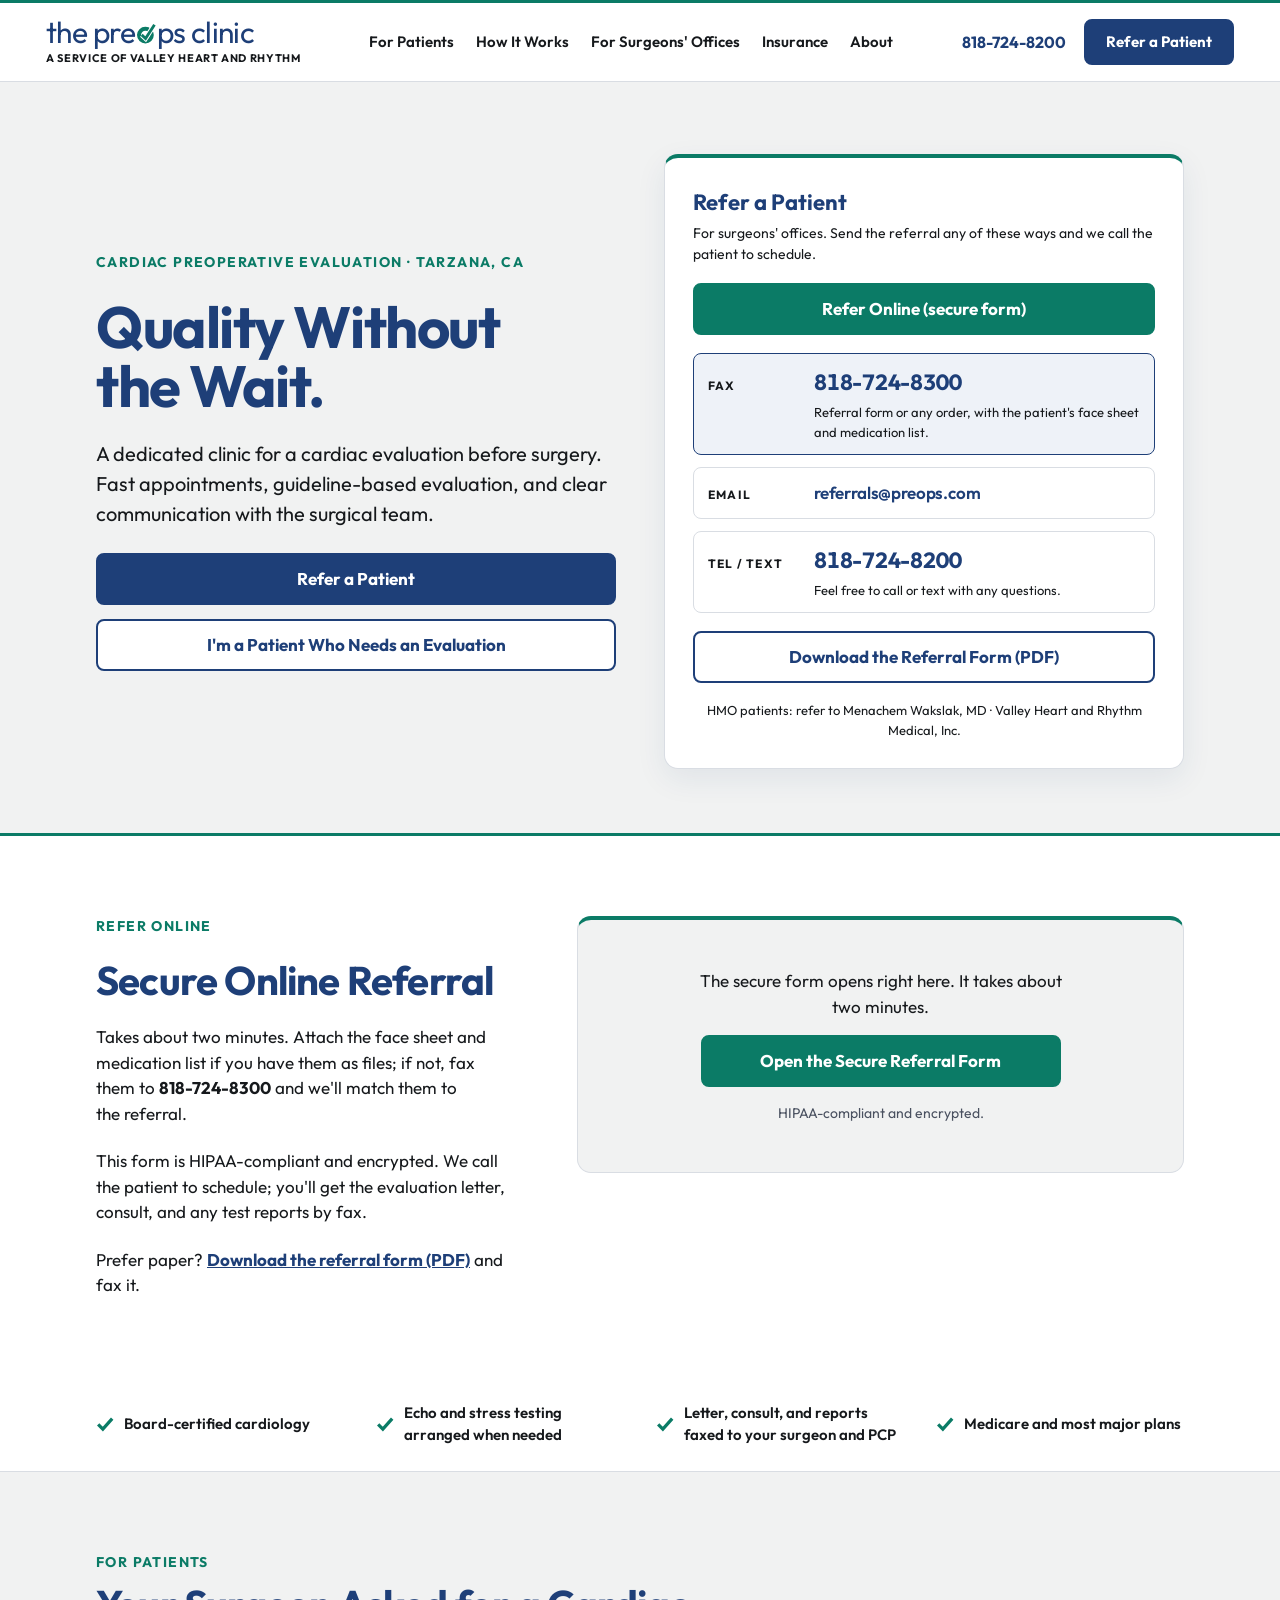
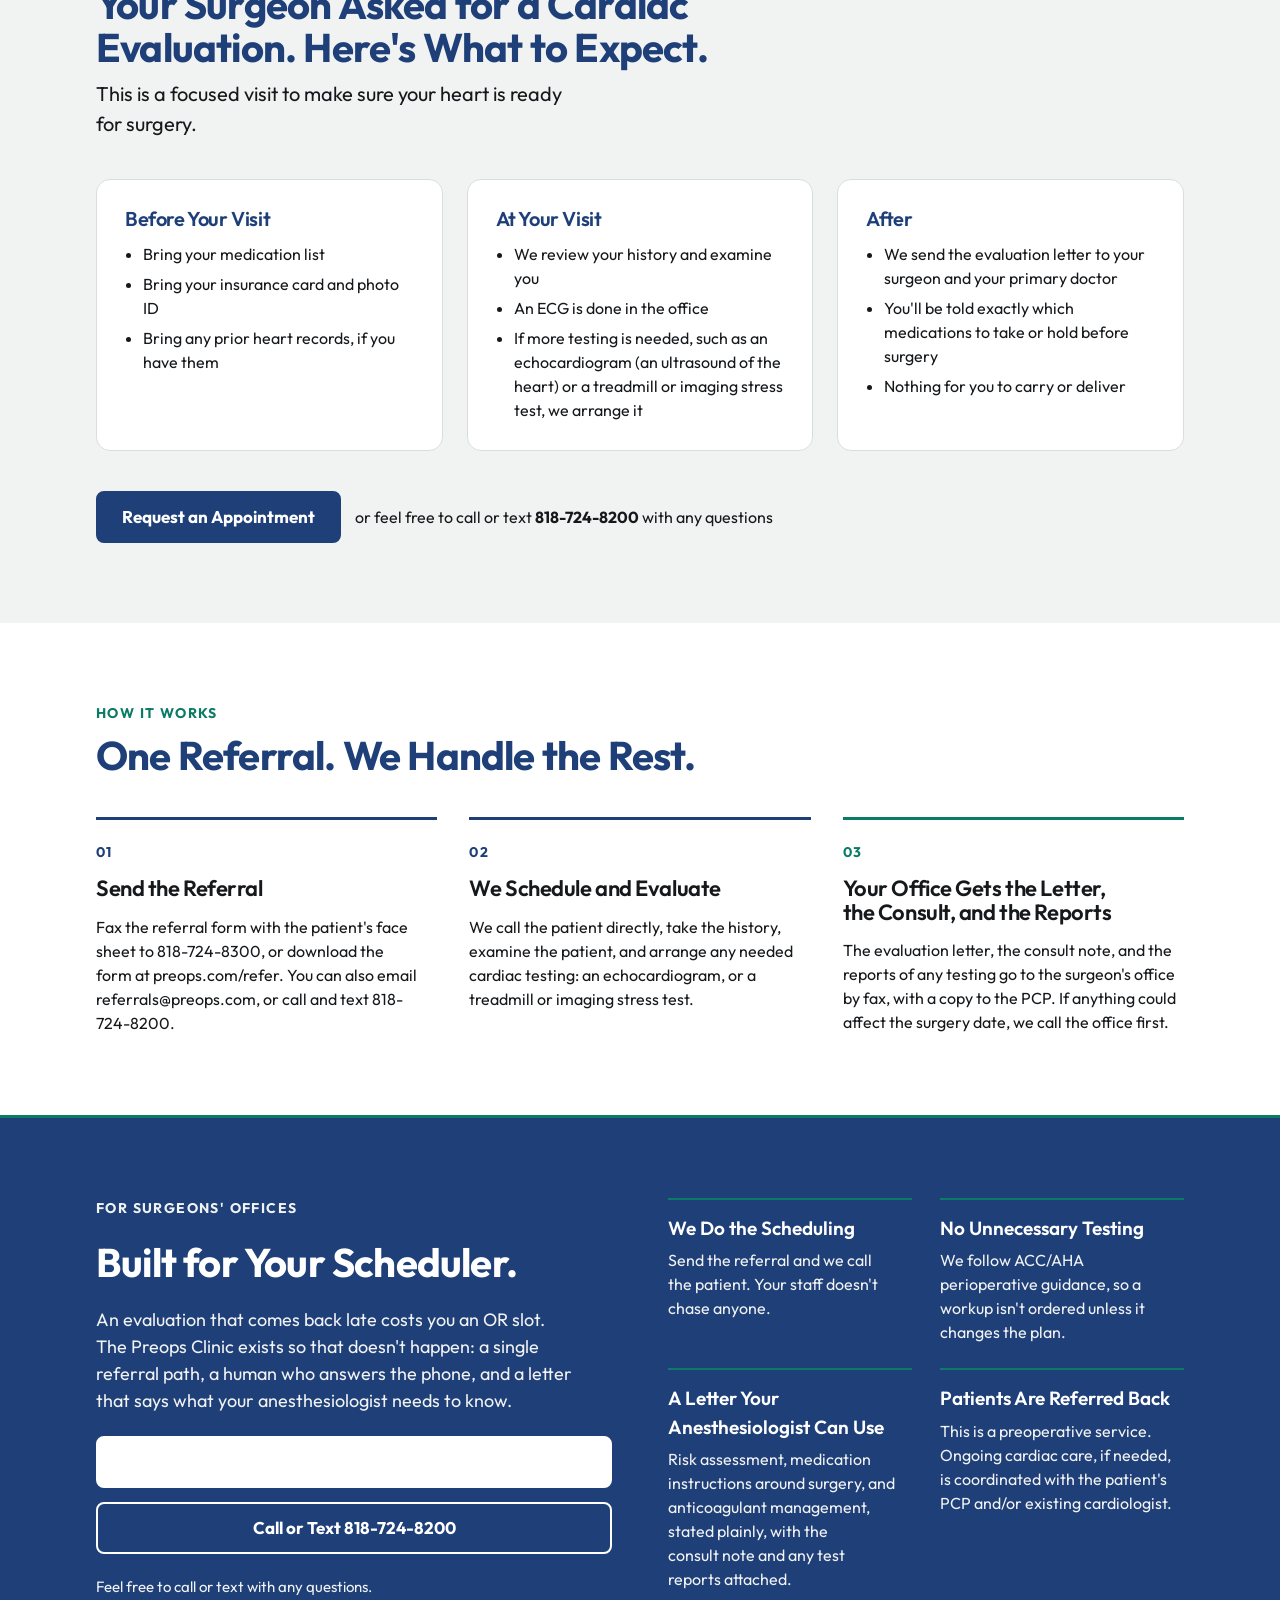
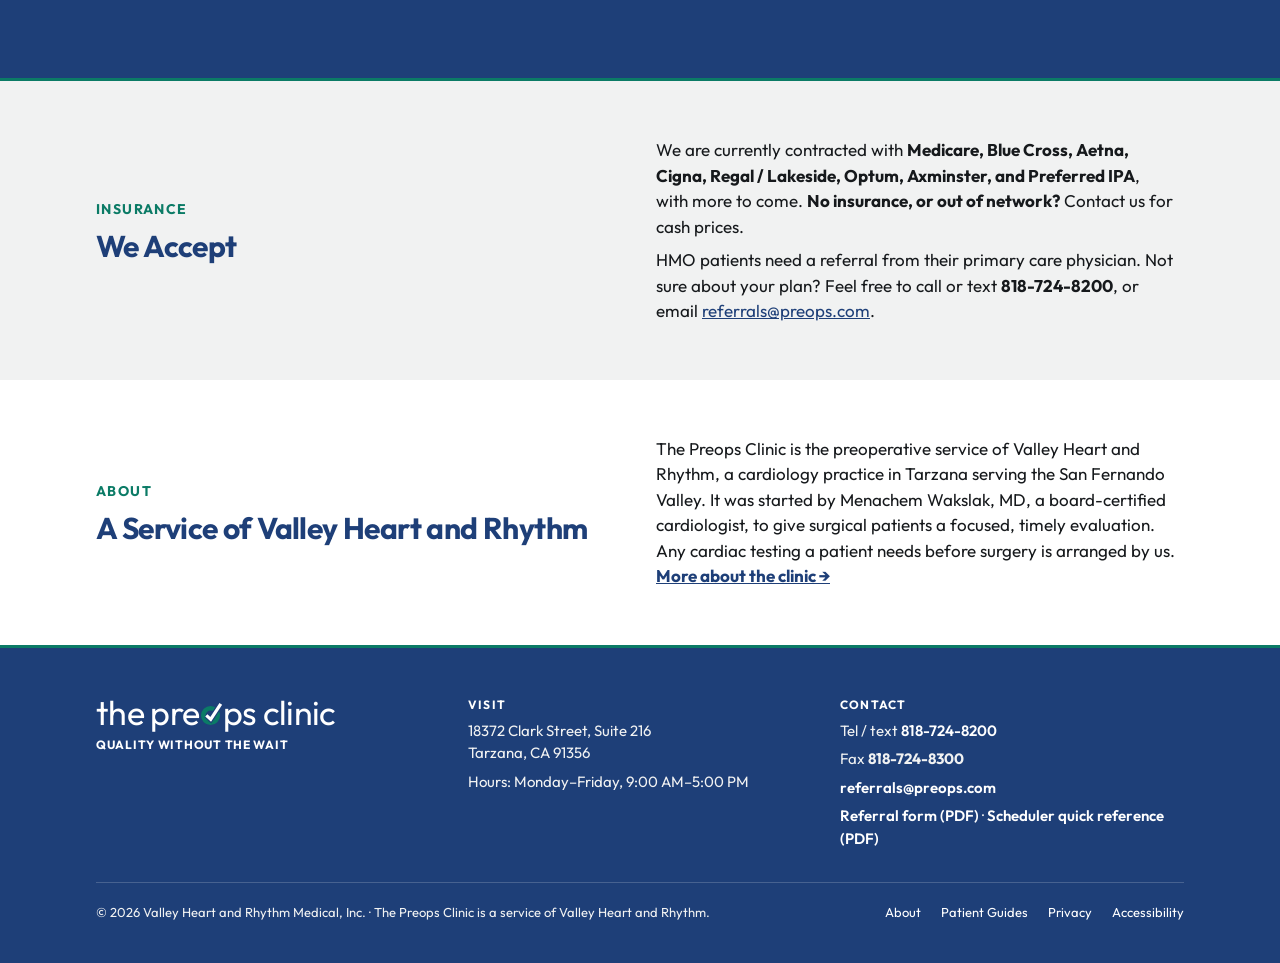
==== commit 1c4e7676: "Draft: three patient guides and a guides index (not yet live) Co-Authored-By: Claude Fable 5.2 <nore" ====
--- a/index.html
+++ b/index.html
@@ -398,7 +398,7 @@
     </div>
     <div class="foot-legal">
       <div>© 2026 Valley Heart and Rhythm Medical, Inc. · The Preops Clinic is a service of Valley Heart and Rhythm.</div>
-      <div class="links"><a href="about.html">About</a><a href="privacy.html">Privacy</a><a href="accessibility.html">Accessibility</a></div>
+      <div class="links"><a href="about.html">About</a><a href="/guides/">Patient Guides</a><a href="privacy.html">Privacy</a><a href="accessibility.html">Accessibility</a></div>
     </div>
   </div>
 </footer>
--- a/styles.css
+++ b/styles.css
@@ -374,3 +374,20 @@
 .legal > * { max-width: 760px; }
 .legal h2 { font-size: 24px; margin-top: 16px; }
 .legal h2:first-child { margin-top: 0; }
+
+/* Patient guides */
+.article-head { display: flex; flex-direction: column; gap: 20px; max-width: 720px; margin-inline: auto; }
+.article-head .lede { max-width: 680px; }
+.article-head .eyebrow a { color: inherit; text-decoration: none; }
+.byline { font-size: 15px; }
+.article { max-width: 720px; margin-inline: auto; display: flex; flex-direction: column; gap: 16px; font-size: 18px; line-height: 1.6; }
+.article h2 { font-size: 26px; margin-top: 28px; }
+.article h2:first-child { margin-top: 0; }
+.article ul { margin: 0; padding-left: 22px; display: flex; flex-direction: column; gap: 8px; }
+.article-note { margin-top: 28px; padding-top: 18px; border-top: 1px solid var(--rule); font-size: 15px; }
+.article-more { max-width: 720px; margin: 48px auto 0; padding: 24px 28px; background: var(--off); border-radius: 14px; display: flex; flex-direction: column; gap: 12px; }
+.article-more ul { margin: 0; padding-left: 20px; display: flex; flex-direction: column; gap: 6px; font-weight: 600; }
+.guide-list { display: grid; gap: 20px; grid-template-columns: repeat(auto-fit, minmax(280px, 1fr)); }
+.guide-card { display: flex; flex-direction: column; gap: 12px; padding: 28px; background: var(--off); border-radius: 14px; text-decoration: none; color: inherit; border-top: 3px solid var(--green); }
+.guide-card h2 { font-size: 22px; }
+.guide-card span { font-weight: 700; color: var(--navy); margin-top: auto; }
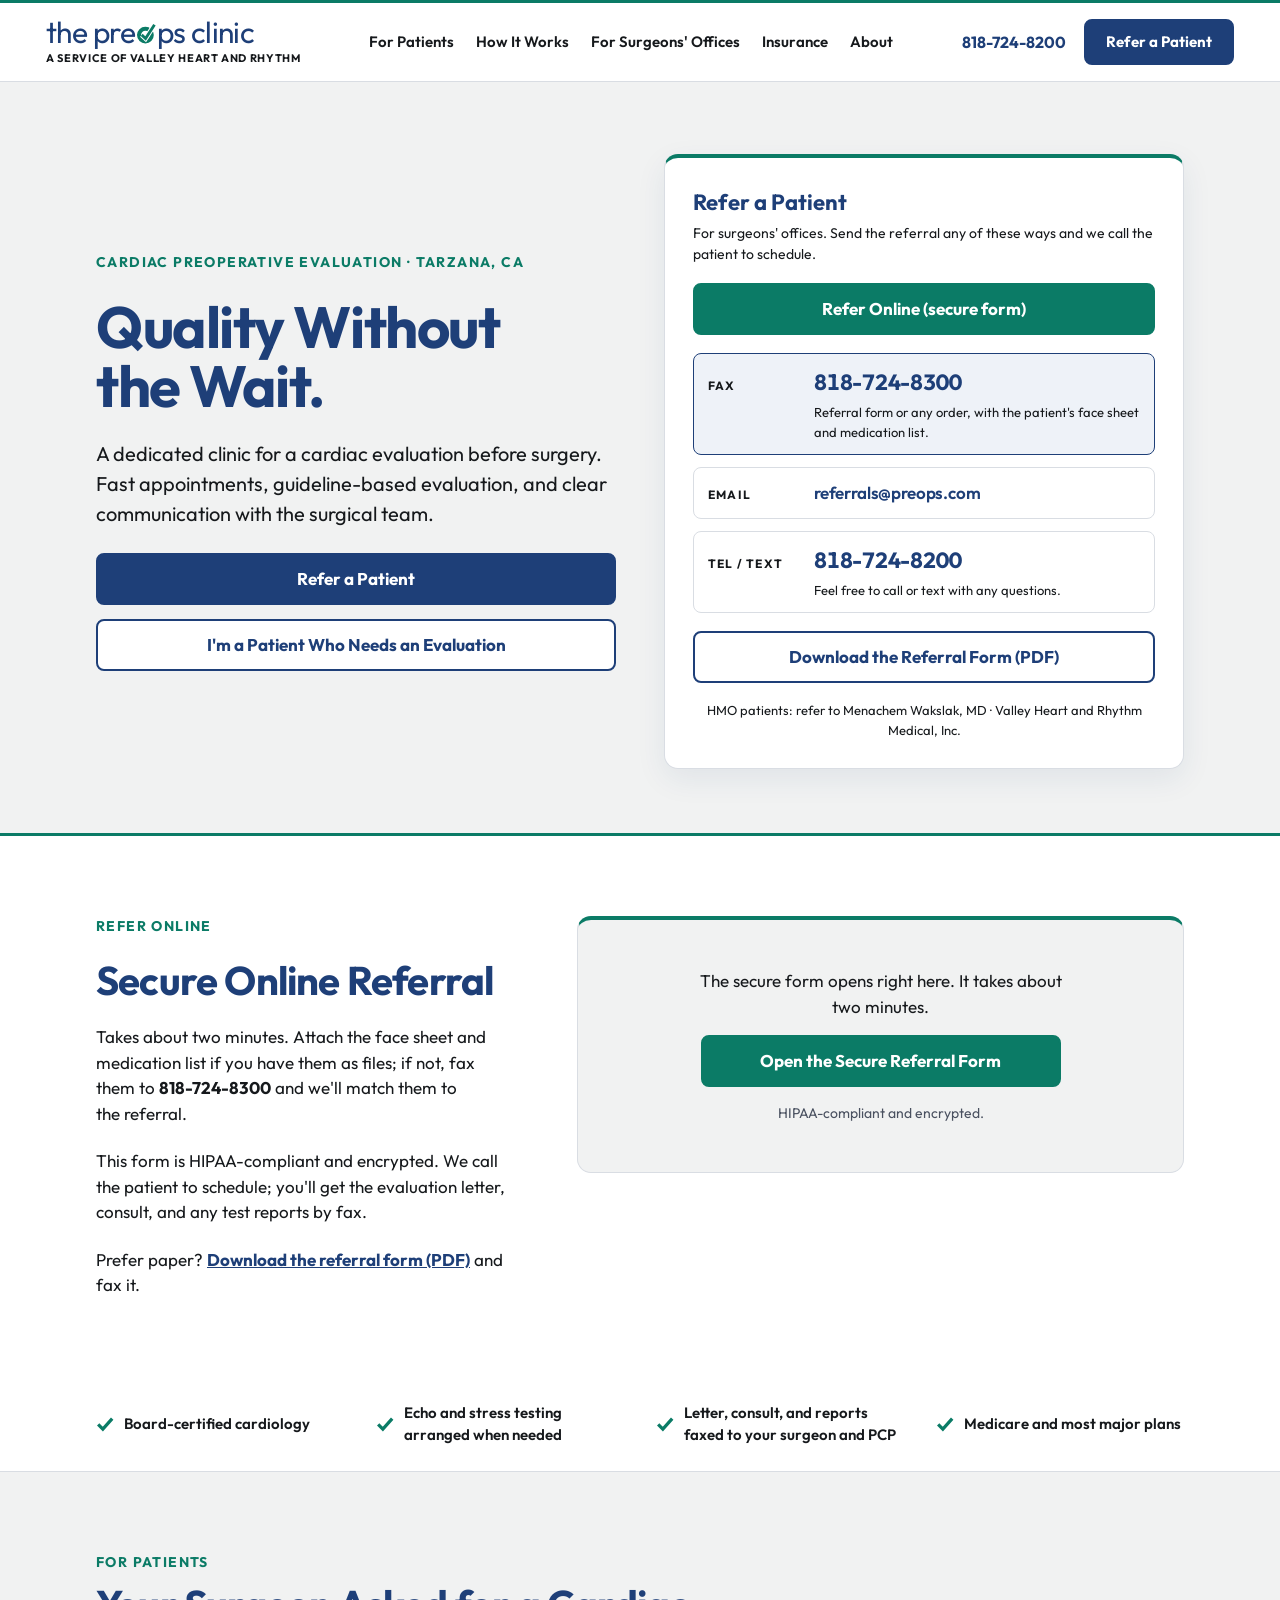
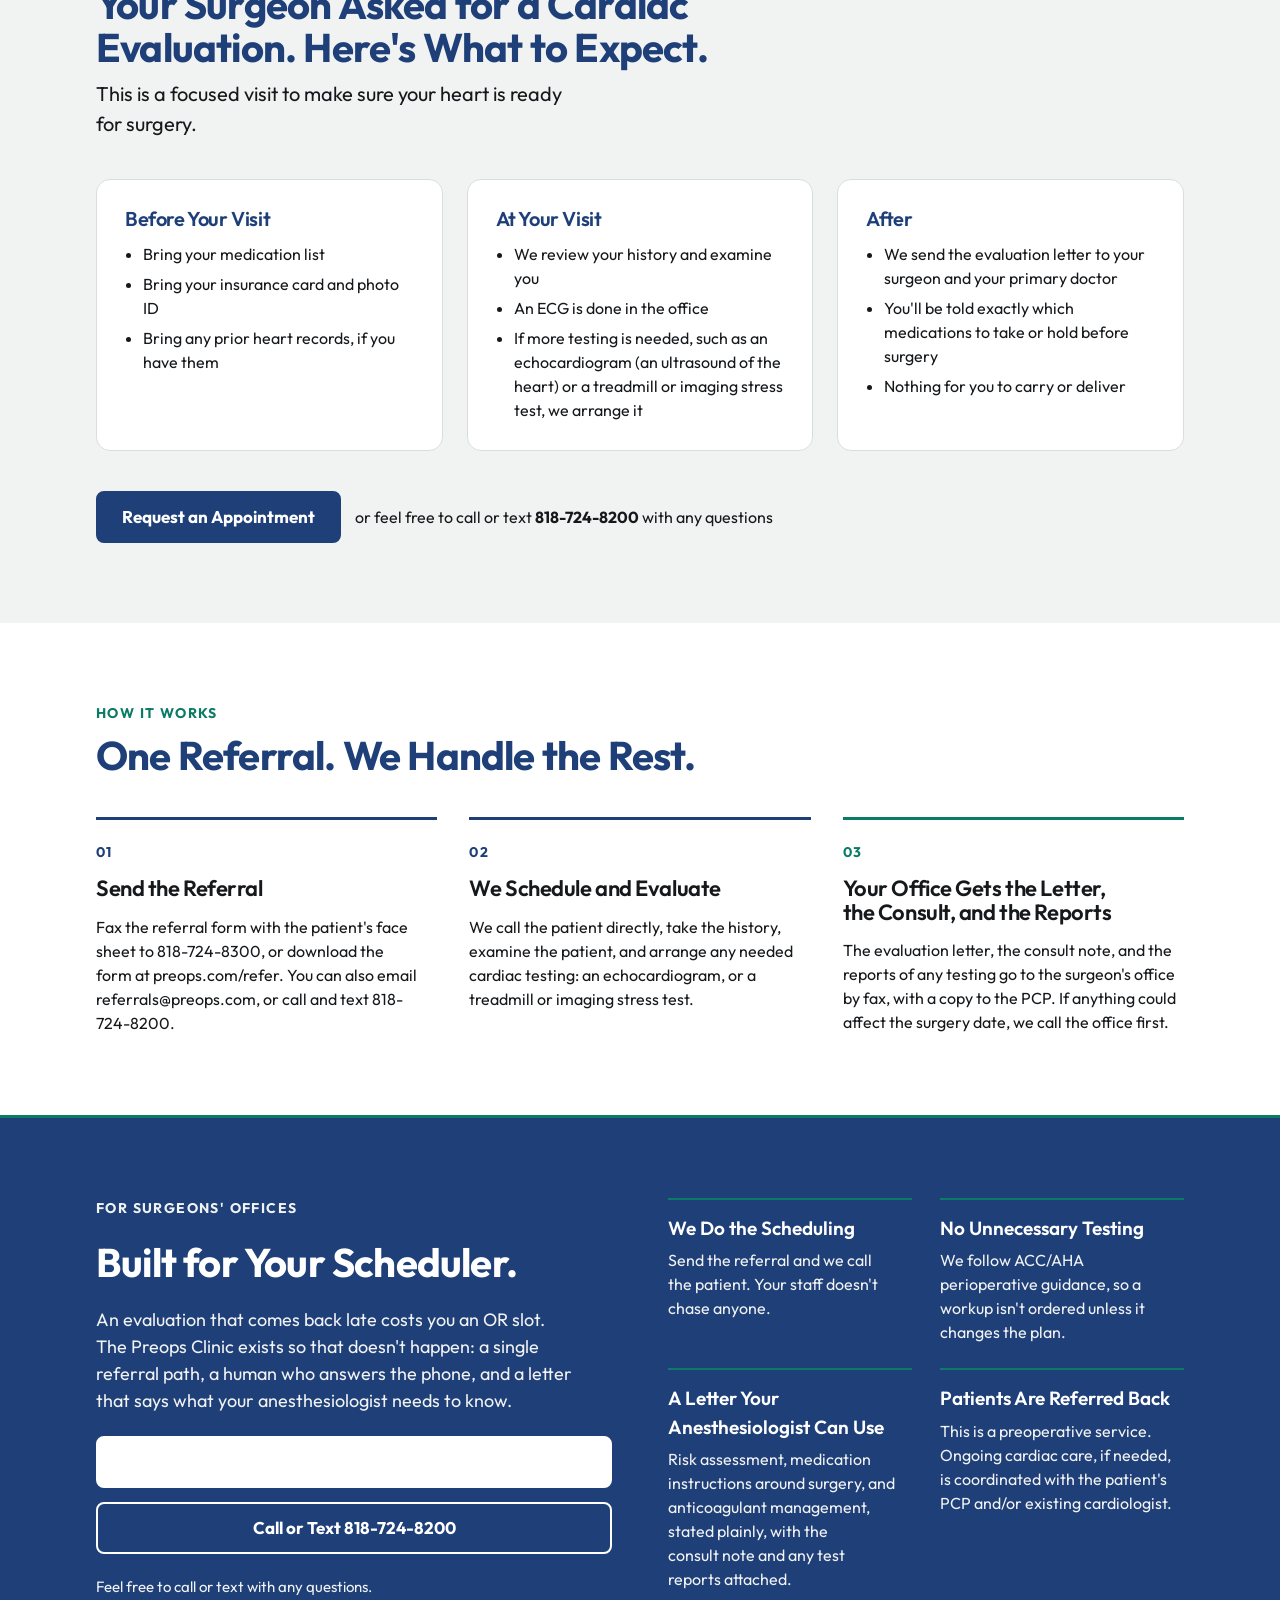
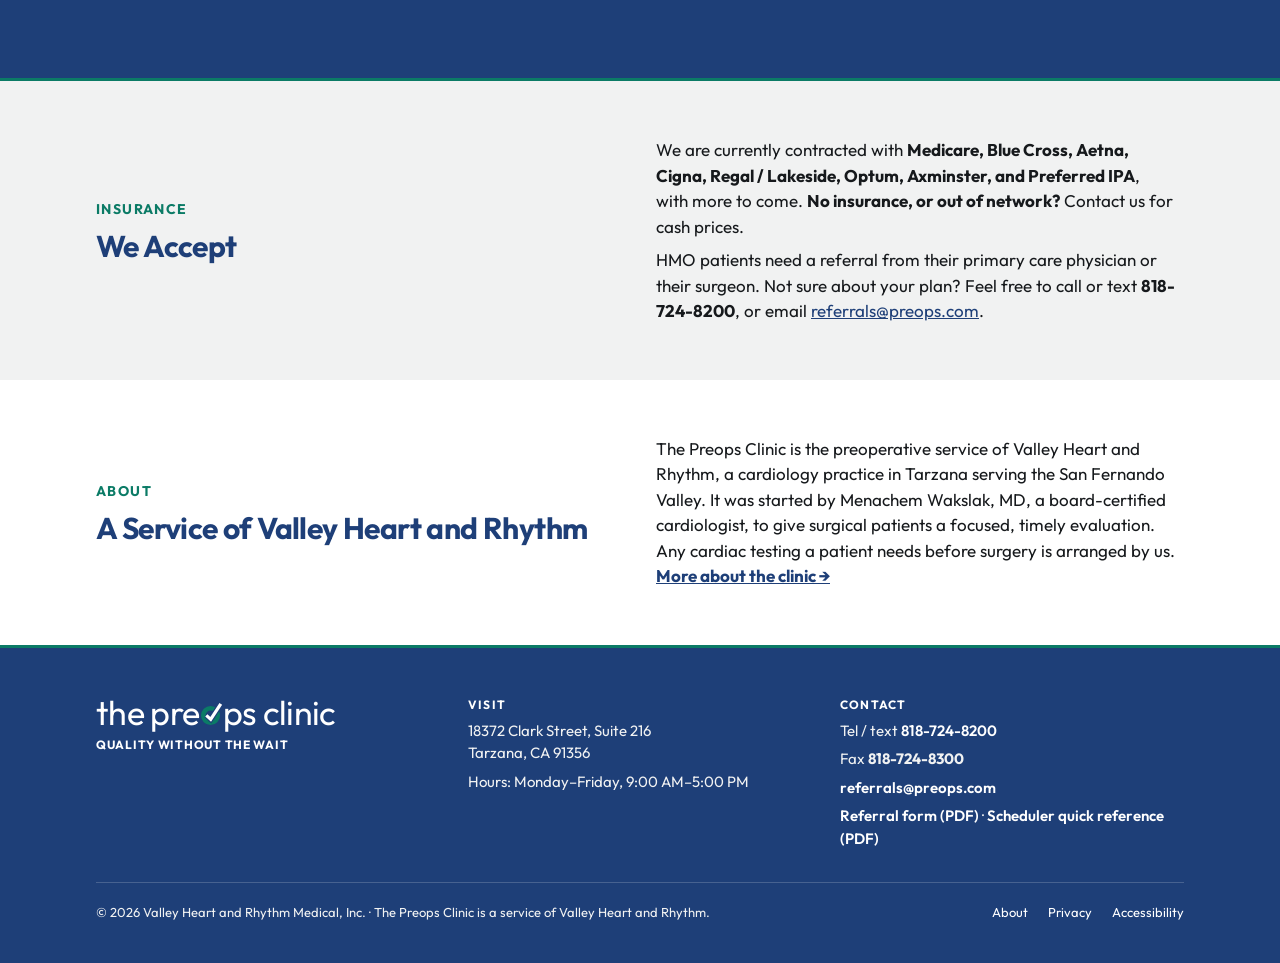
==== commit 481a9ca4: "HMO referral can come from the PCP or the surgeon Co-Authored-By: Claude Fable 5.2 <noreply@anthropi" ====
--- a/index.html
+++ b/index.html
@@ -129,7 +129,7 @@
         {
           "@type": "Question",
           "name": "Which insurance plans does The Preops Clinic accept?",
-          "acceptedAnswer": {"@type": "Answer", "text": "Medicare, Blue Cross, Aetna, Cigna, Regal / Lakeside, Optum, Axminster, and Preferred IPA, with more being added. HMO patients need a referral from their primary care physician. Patients without insurance can contact the clinic for cash prices."}
+          "acceptedAnswer": {"@type": "Answer", "text": "Medicare, Blue Cross, Aetna, Cigna, Regal / Lakeside, Optum, Axminster, and Preferred IPA, with more being added. HMO patients need a referral from their primary care physician or their surgeon. Patients without insurance can contact the clinic for cash prices."}
         },
         {
           "@type": "Question",
@@ -356,7 +356,7 @@
       </div>
       <div class="body">
         <p>We are currently contracted with <strong>Medicare, Blue Cross, Aetna, Cigna, Regal / Lakeside, Optum, Axminster, and Preferred IPA</strong>, with more to come. <strong>No insurance, or out of network?</strong> Contact us for cash prices.</p>
-        <p>HMO patients need a referral from their primary care physician. Not sure about your plan? Feel free to call or text <strong>818-724-8200</strong>, or email <a href="mailto:referrals@preops.com">referrals@preops.com</a>.</p>
+        <p>HMO patients need a referral from their primary care physician or their surgeon. Not sure about your plan? Feel free to call or text <strong>818-724-8200</strong>, or email <a href="mailto:referrals@preops.com">referrals@preops.com</a>.</p>
       </div>
     </div>
   </section>
@@ -398,7 +398,7 @@
     </div>
     <div class="foot-legal">
       <div>© 2026 Valley Heart and Rhythm Medical, Inc. · The Preops Clinic is a service of Valley Heart and Rhythm.</div>
-      <div class="links"><a href="about.html">About</a><a href="/guides/">Patient Guides</a><a href="privacy.html">Privacy</a><a href="accessibility.html">Accessibility</a></div>
+      <div class="links"><a href="about.html">About</a><a href="privacy.html">Privacy</a><a href="accessibility.html">Accessibility</a></div>
     </div>
   </div>
 </footer>
--- a/styles.css
+++ b/styles.css
@@ -391,3 +391,7 @@
 .guide-card { display: flex; flex-direction: column; gap: 12px; padding: 28px; background: var(--off); border-radius: 14px; text-decoration: none; color: inherit; border-top: 3px solid var(--green); }
 .guide-card h2 { font-size: 22px; }
 .guide-card span { font-weight: 700; color: var(--navy); margin-top: auto; }
+/* Keep blocks whole when a guide is printed or saved as PDF */
+.band--tight, .article-more, .article-note, .guide-card { break-inside: avoid; }
+.article h2 { break-after: avoid; }
+.article li, .article p { break-inside: avoid; }
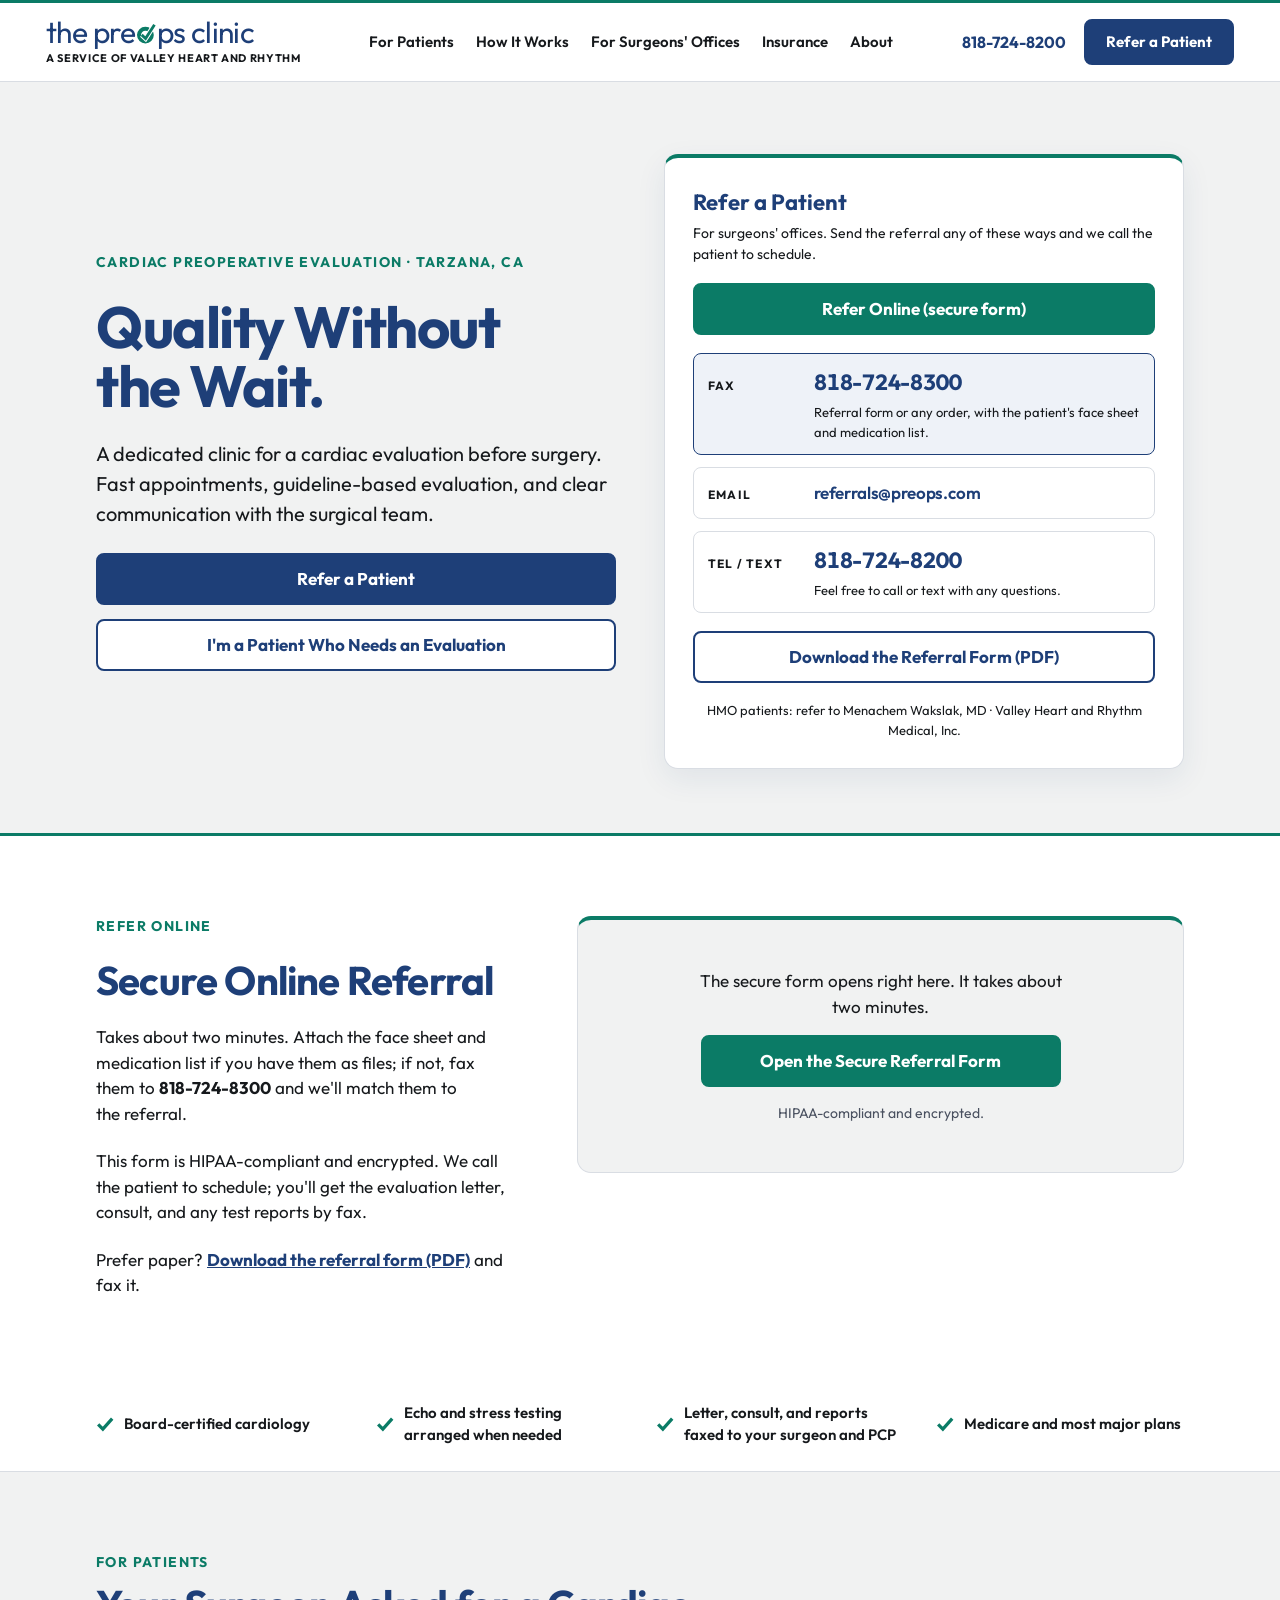
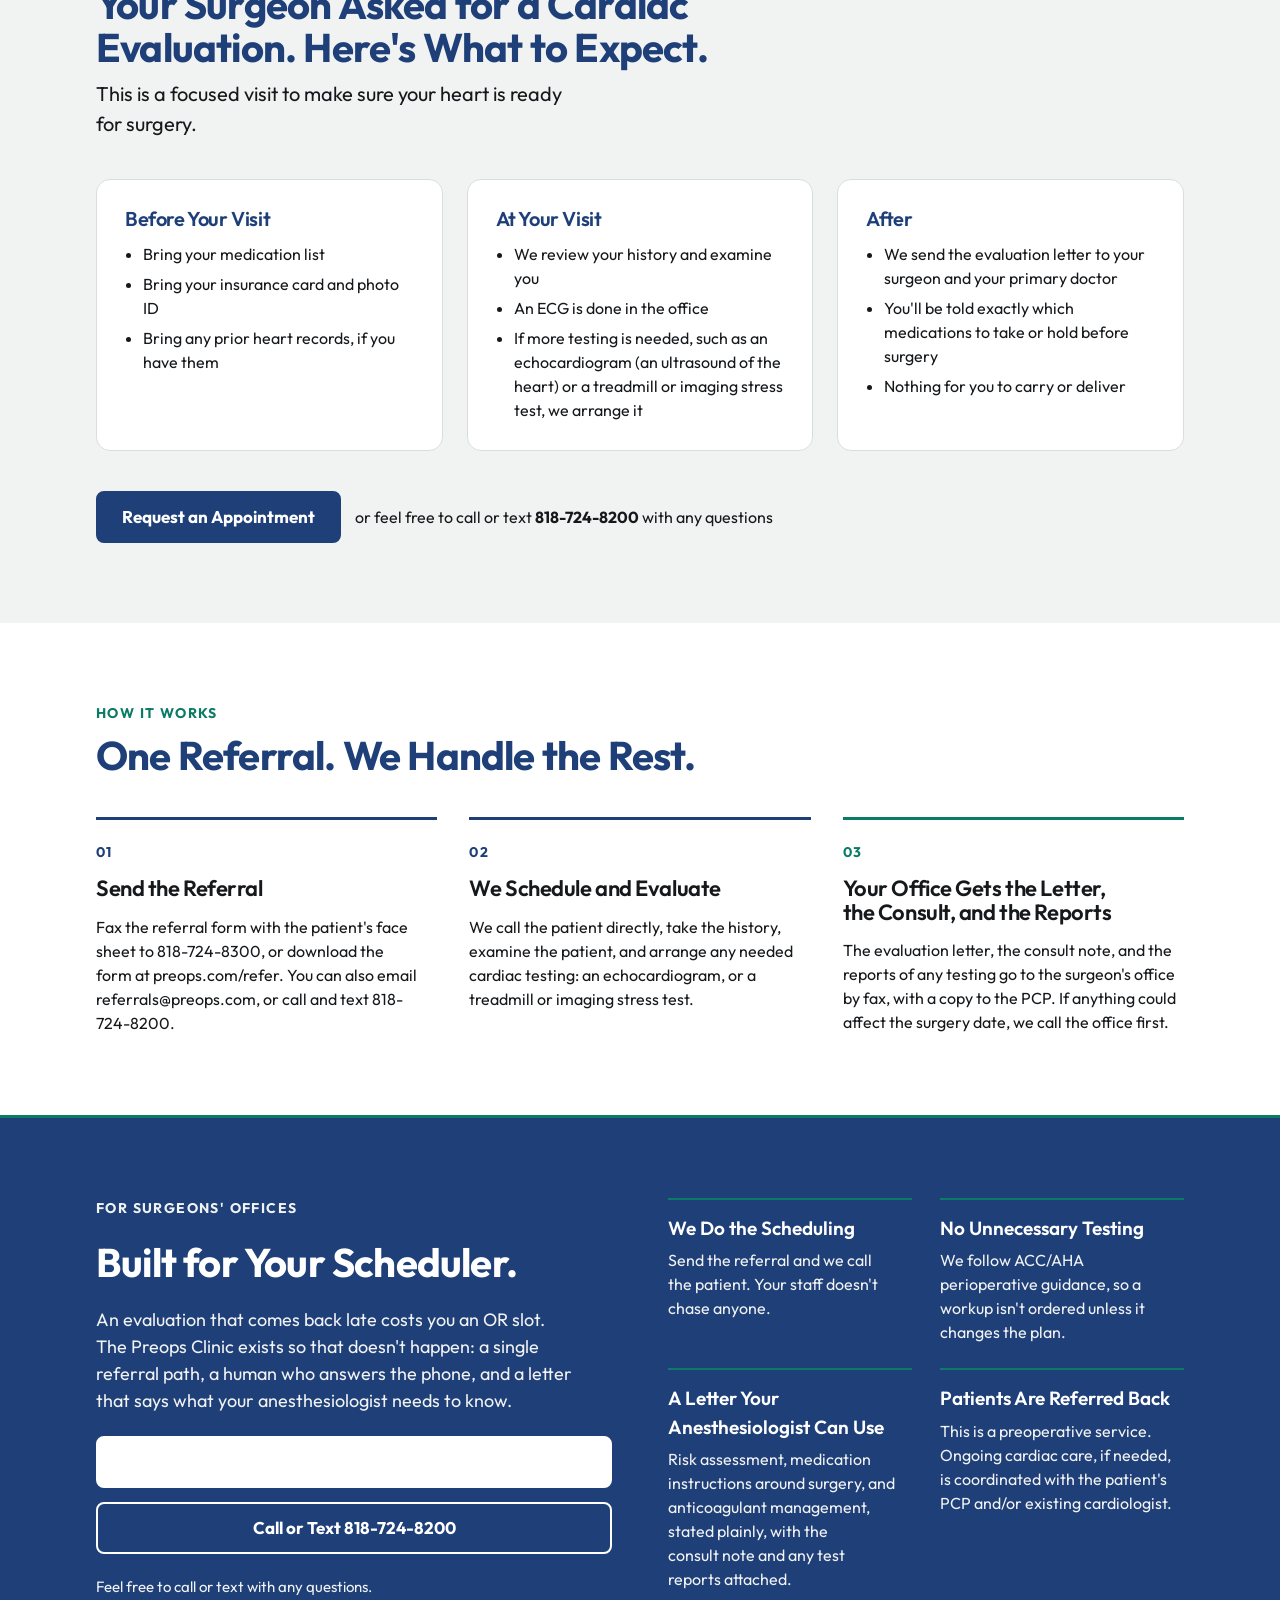
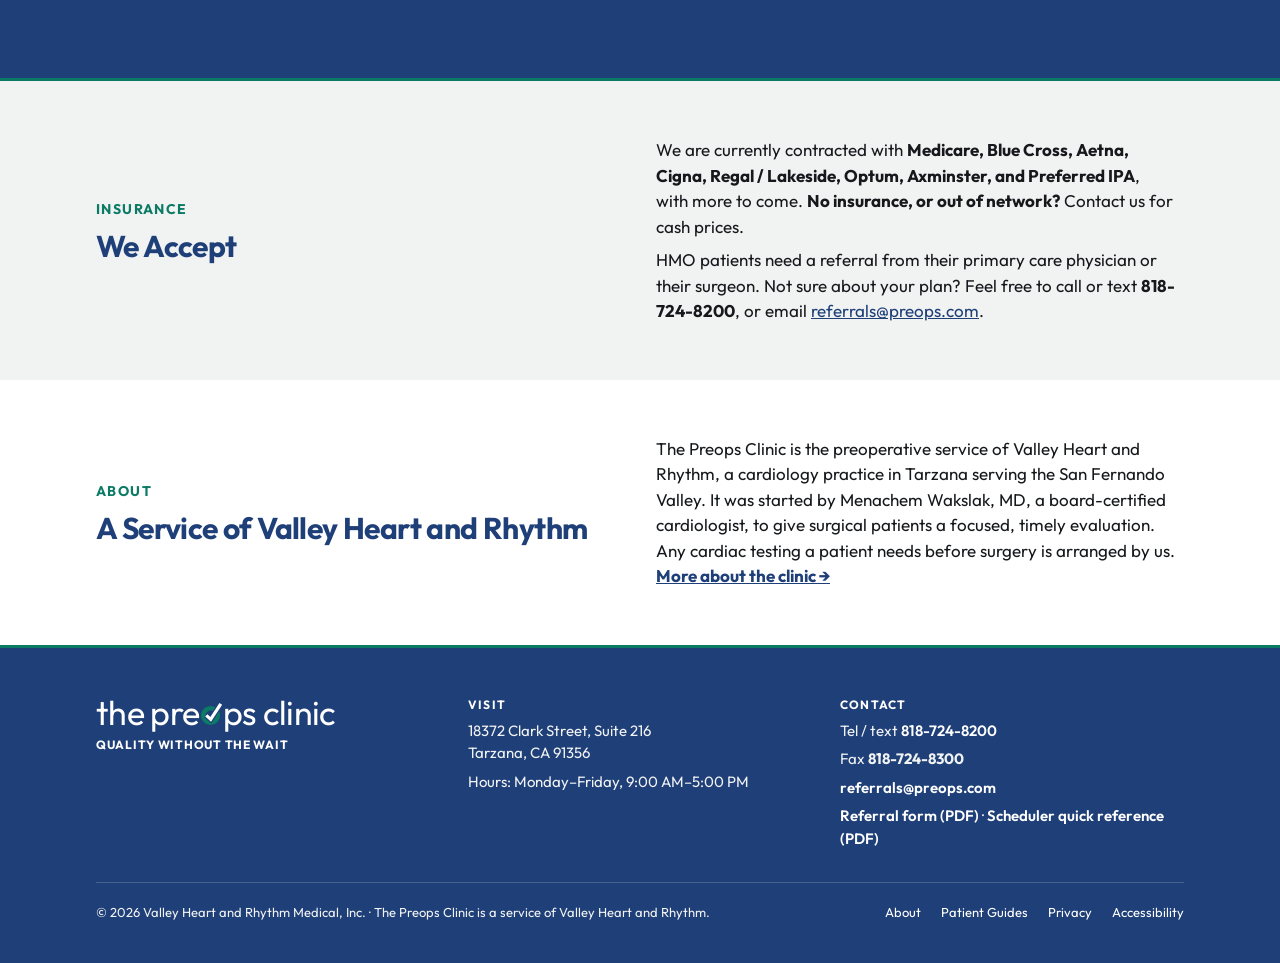
==== commit ea257e71: "Merge main into guides-draft Co-Authored-By: Claude Fable 5.2 <noreply@anthropic.com> Claude-Session" ====
--- a/index.html
+++ b/index.html
@@ -398,7 +398,7 @@
     </div>
     <div class="foot-legal">
       <div>© 2026 Valley Heart and Rhythm Medical, Inc. · The Preops Clinic is a service of Valley Heart and Rhythm.</div>
-      <div class="links"><a href="about.html">About</a><a href="privacy.html">Privacy</a><a href="accessibility.html">Accessibility</a></div>
+      <div class="links"><a href="about.html">About</a><a href="/guides/">Patient Guides</a><a href="privacy.html">Privacy</a><a href="accessibility.html">Accessibility</a></div>
     </div>
   </div>
 </footer>
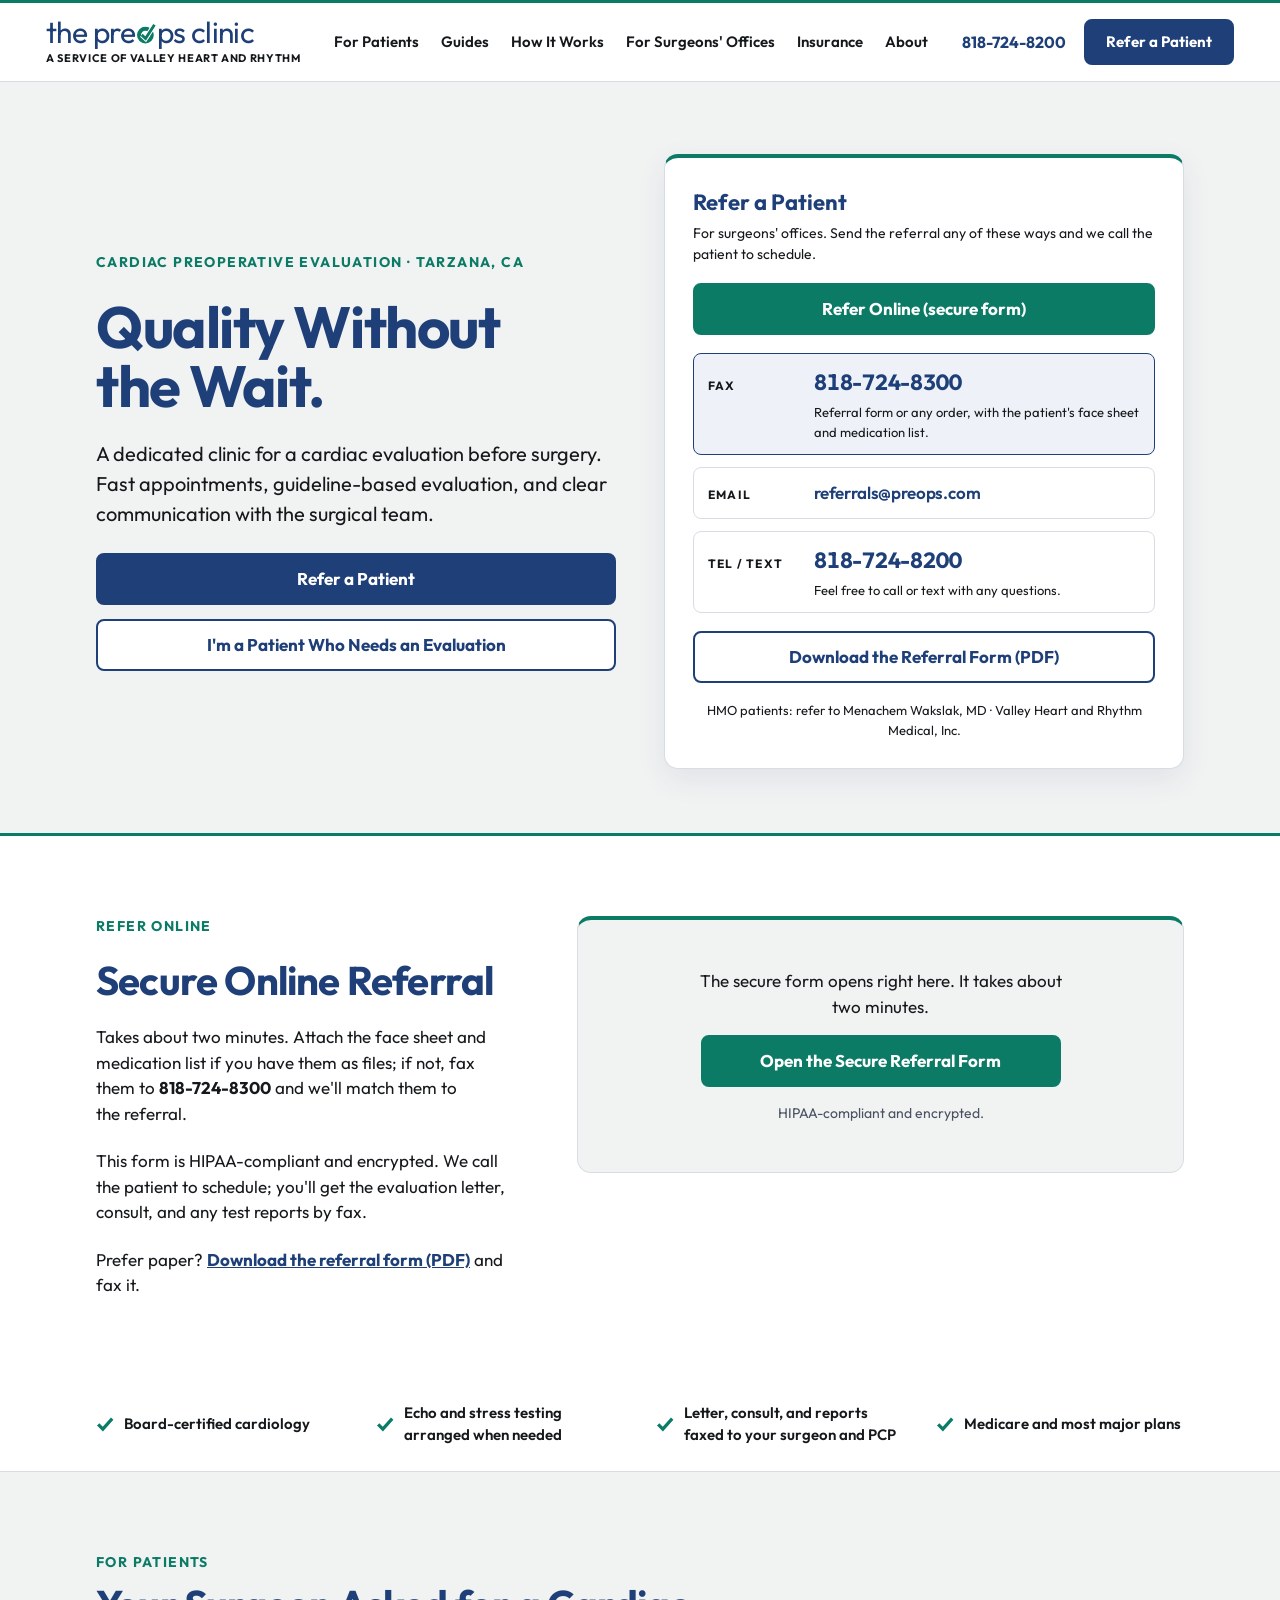
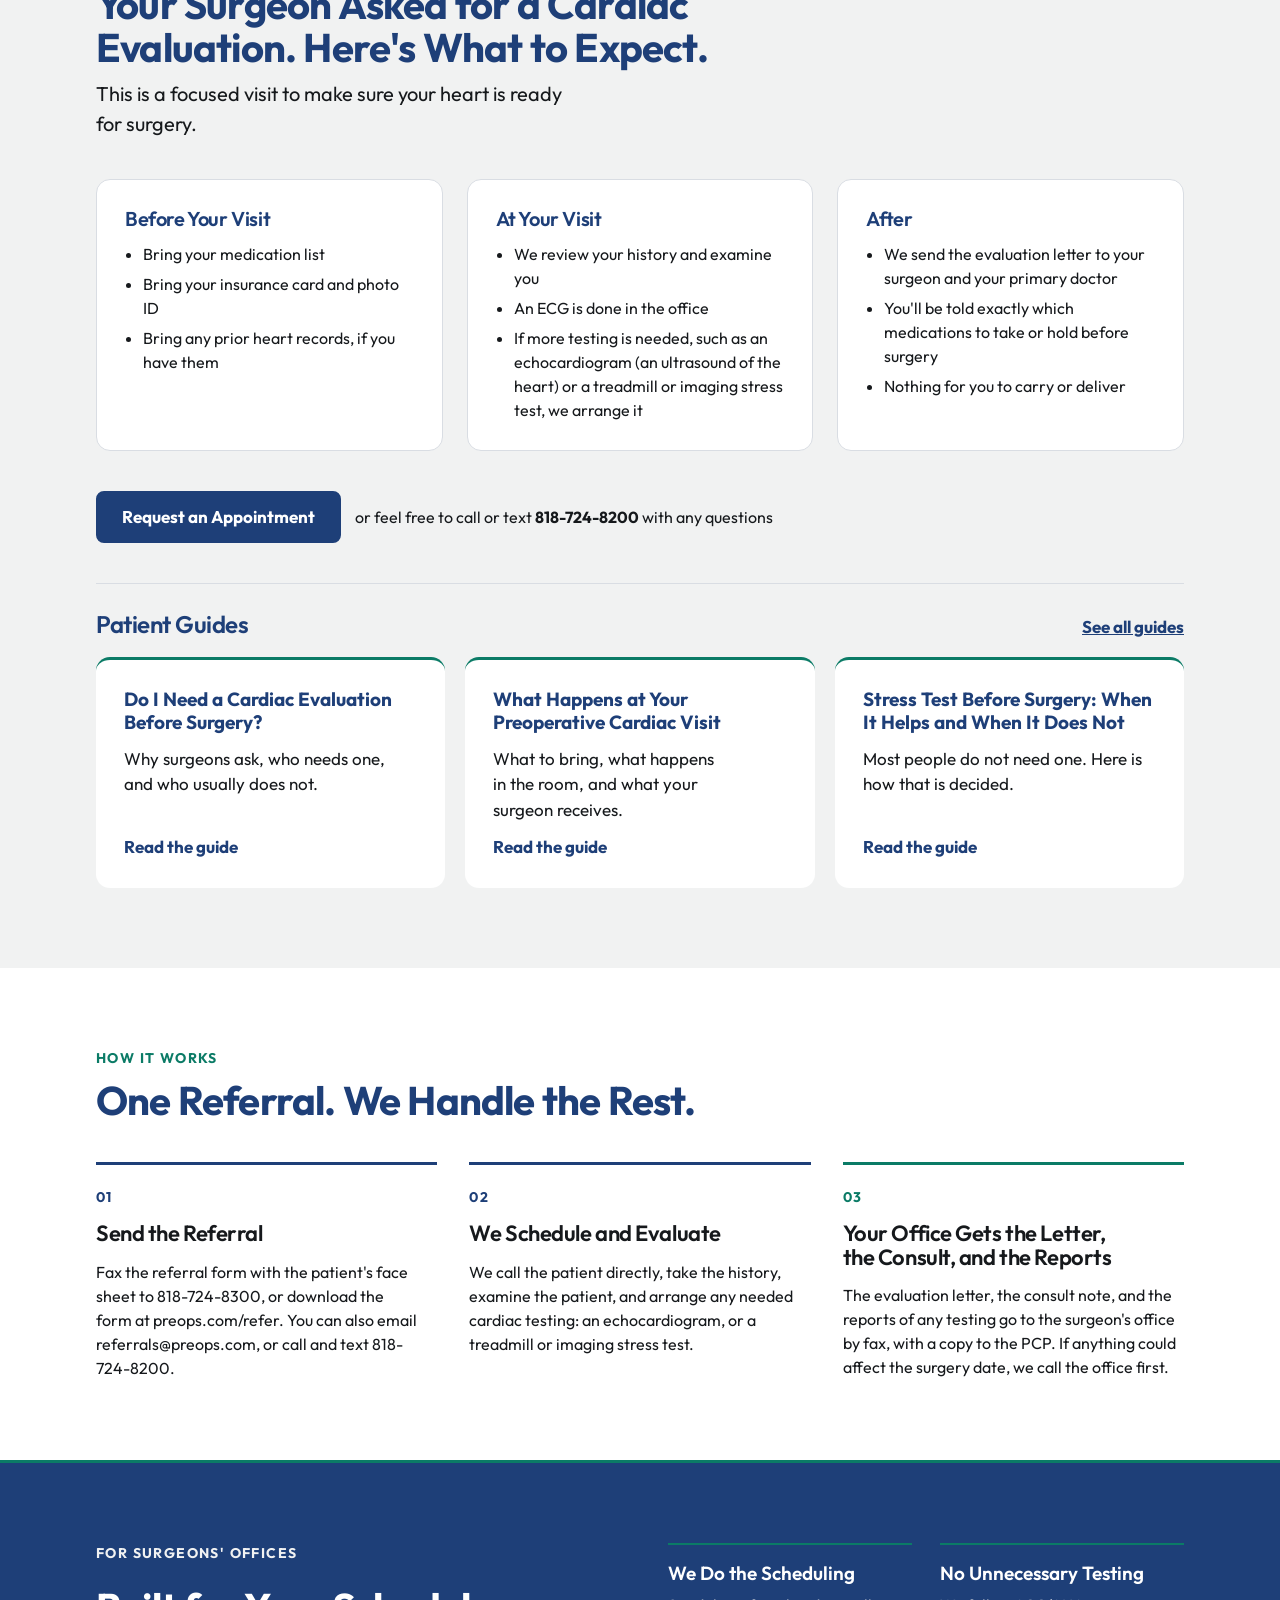
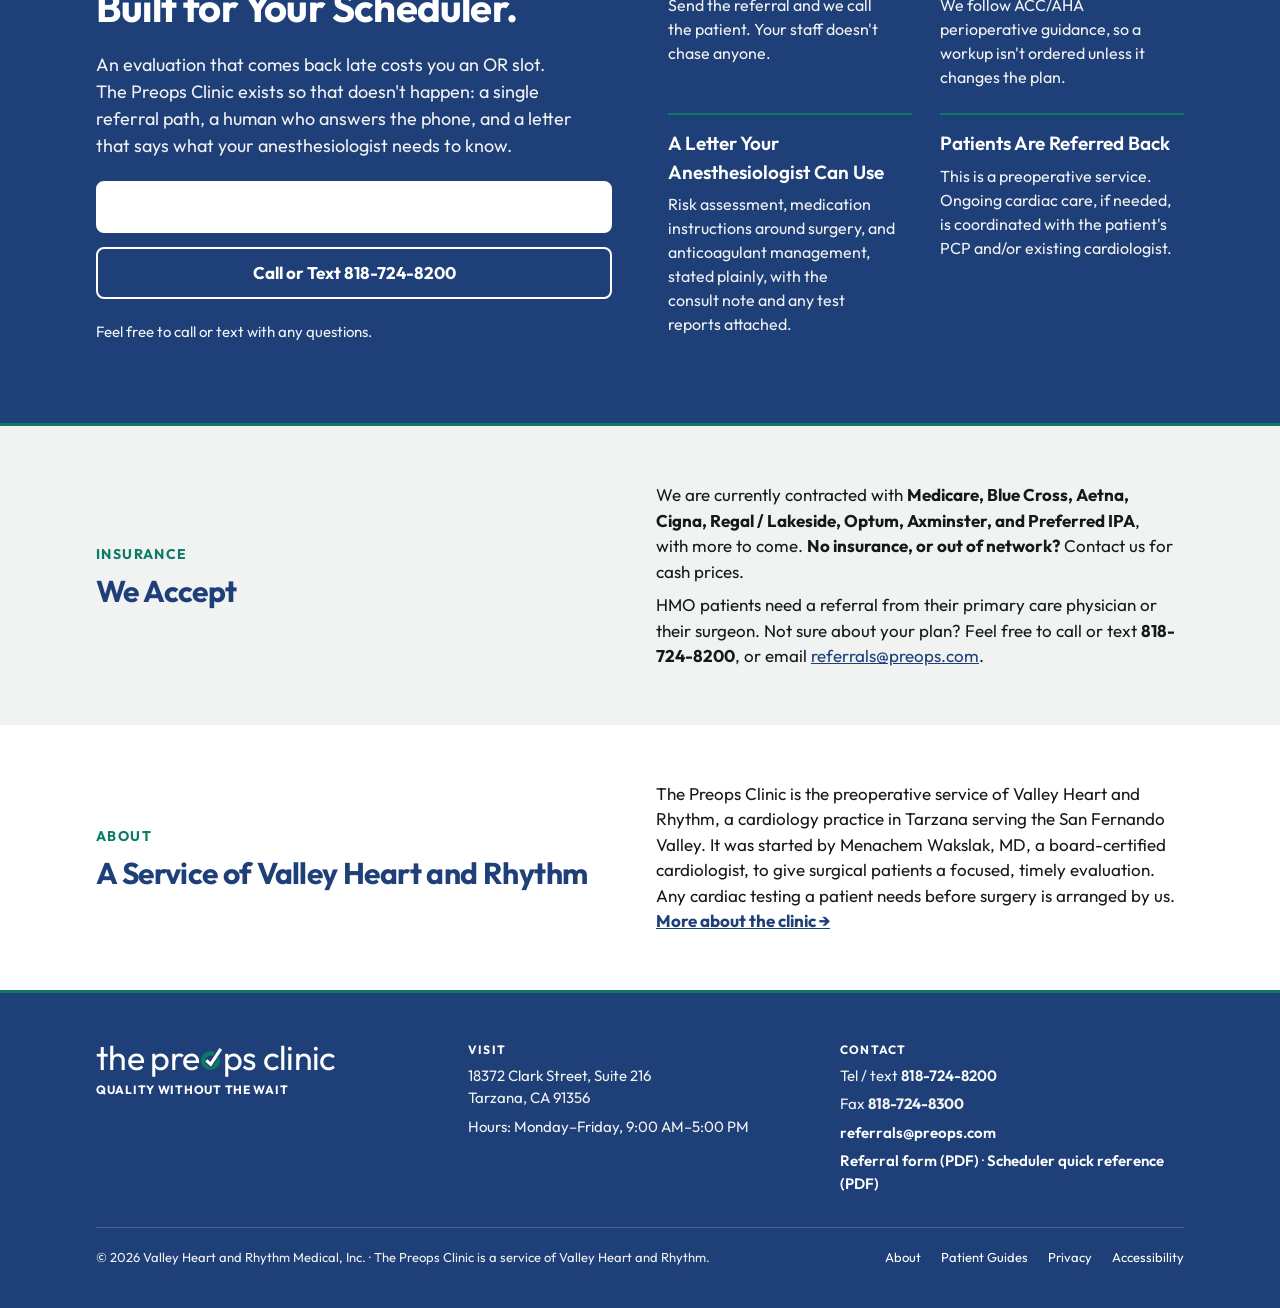
==== commit 3e255372: "Make patient guides easier to find: menu link and home page block Co-Authored-By: Claude Fable 5.2 <" ====
--- a/index.html
+++ b/index.html
@@ -157,6 +157,7 @@
     </a>
     <div class="nav-links">
       <a href="#patients">For Patients</a>
+      <a href="/guides/">Guides</a>
       <a href="#how">How It Works</a>
       <a href="#offices">For Surgeons' Offices</a>
       <a href="#insurance">Insurance</a>
@@ -170,6 +171,7 @@
       <summary>Menu</summary>
       <ul>
         <li><a href="#patients">For Patients</a></li>
+        <li><a href="/guides/">Guides</a></li>
         <li><a href="#how">How It Works</a></li>
         <li><a href="#offices">For Surgeons' Offices</a></li>
         <li><a href="#insurance">Insurance</a></li>
@@ -294,6 +296,17 @@
       <div class="inline-cta">
         <a class="btn btn--navy" href="https://hipaa.jotform.com/263140964269160" target="_blank" rel="noopener">Request an Appointment</a>
         <div>or feel free to call or text <strong>818-724-8200</strong> with any questions</div>
+      </div>
+          <div class="guides-teaser">
+        <div class="guides-teaser-head">
+          <h3>Patient Guides</h3>
+          <a href="/guides/">See all guides</a>
+        </div>
+        <div class="guide-list">
+          <a class="guide-card guide-card--paper" href="/guides/cardiac-evaluation-before-surgery.html"><h4>Do I Need a Cardiac Evaluation Before Surgery?</h4><p>Why surgeons ask, who needs one, and who usually does not.</p><span>Read the guide</span></a>
+          <a class="guide-card guide-card--paper" href="/guides/what-to-expect-preop-cardiac-visit.html"><h4>What Happens at Your Preoperative Cardiac Visit</h4><p>What to bring, what happens in the room, and what your surgeon receives.</p><span>Read the guide</span></a>
+          <a class="guide-card guide-card--paper" href="/guides/stress-test-before-surgery.html"><h4>Stress Test Before Surgery: When It Helps and When It Does Not</h4><p>Most people do not need one. Here is how that is decided.</p><span>Read the guide</span></a>
+        </div>
       </div>
     </div>
   </section>
--- a/styles.css
+++ b/styles.css
@@ -395,3 +395,12 @@
 .band--tight, .article-more, .article-note, .guide-card { break-inside: avoid; }
 .article h2 { break-after: avoid; }
 .article li, .article p { break-inside: avoid; }
+
+/* Guides block on the home page */
+.guides-teaser { display: flex; flex-direction: column; gap: 18px; padding-top: 28px; border-top: 1px solid var(--rule); }
+.guides-teaser-head { display: flex; justify-content: space-between; align-items: baseline; gap: 16px; flex-wrap: wrap; }
+.guides-teaser-head h3 { font-size: 24px; color: var(--navy); }
+.guides-teaser-head a { font-weight: 700; }
+.guide-card--paper { background: var(--paper); }
+.guide-card h4 { margin: 0; font-size: 19px; line-height: 1.2; color: var(--navy); }
+.guide-card p { margin: 0; }
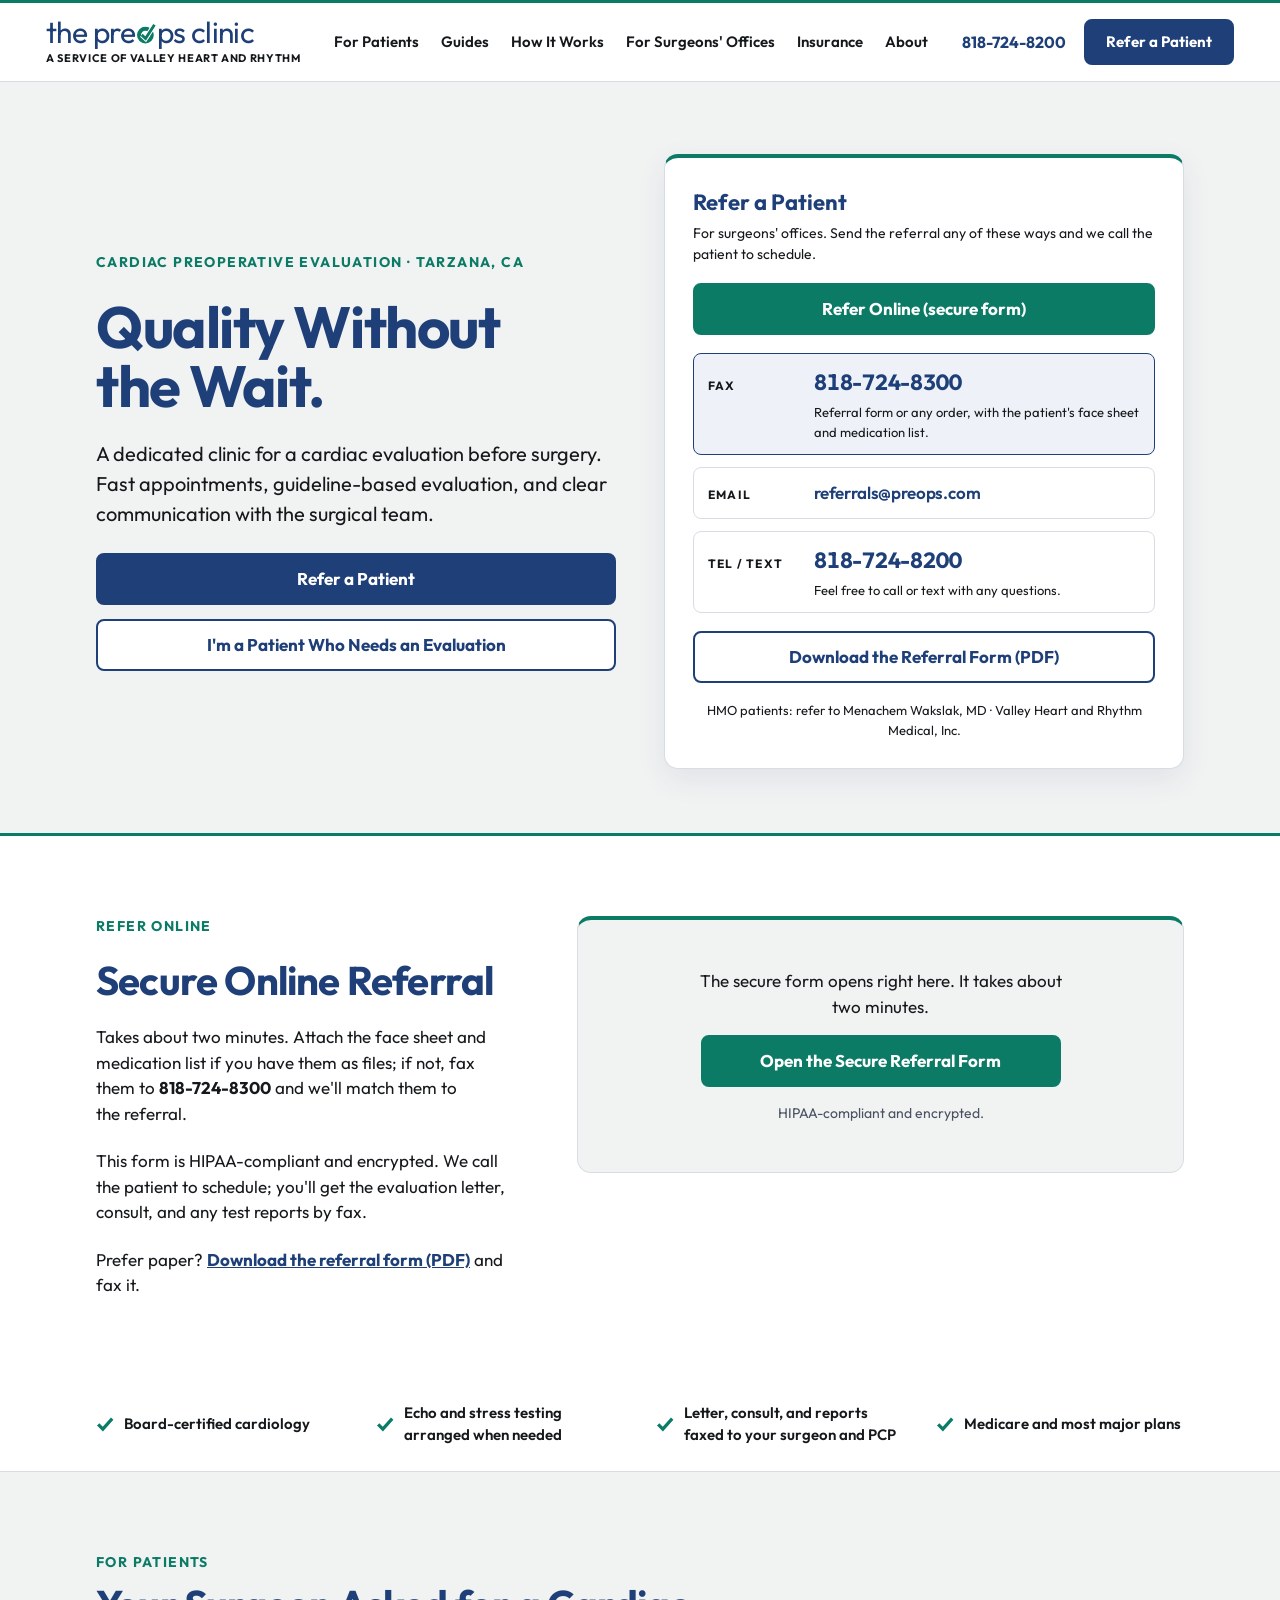
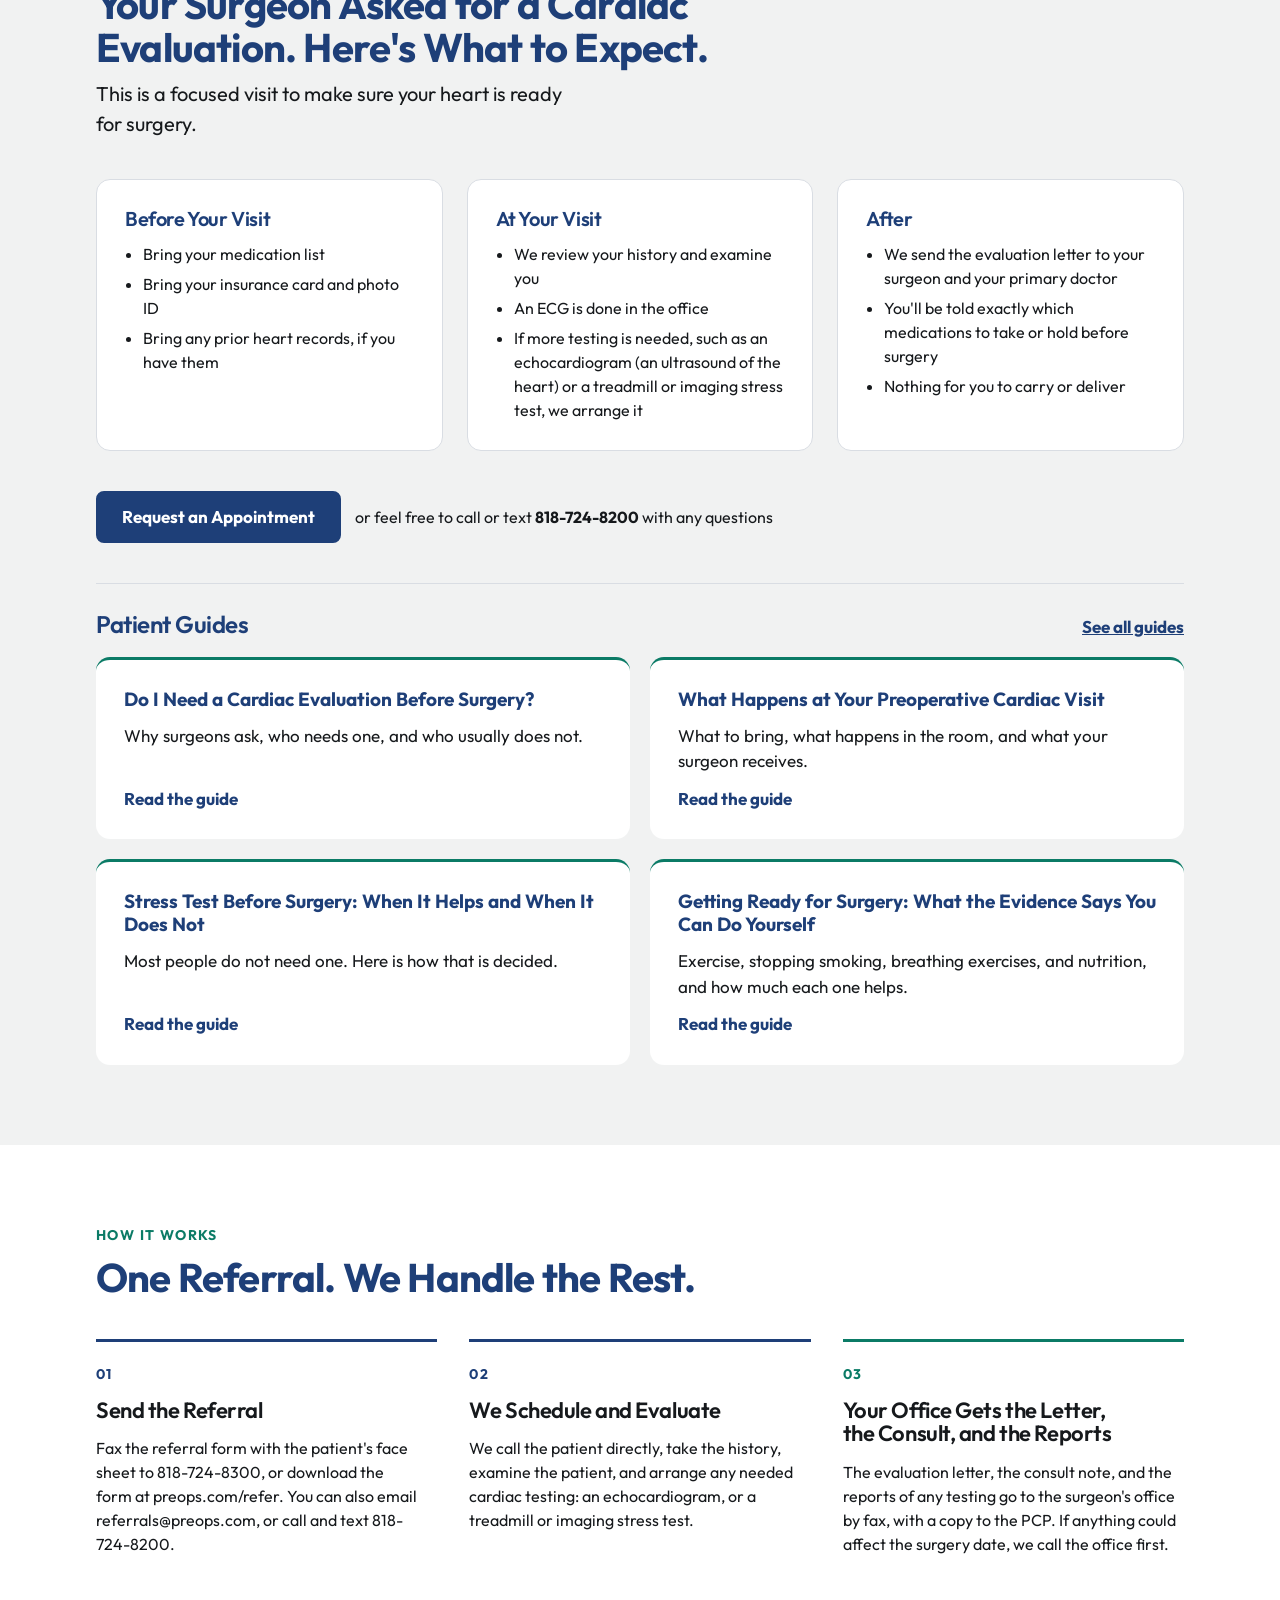
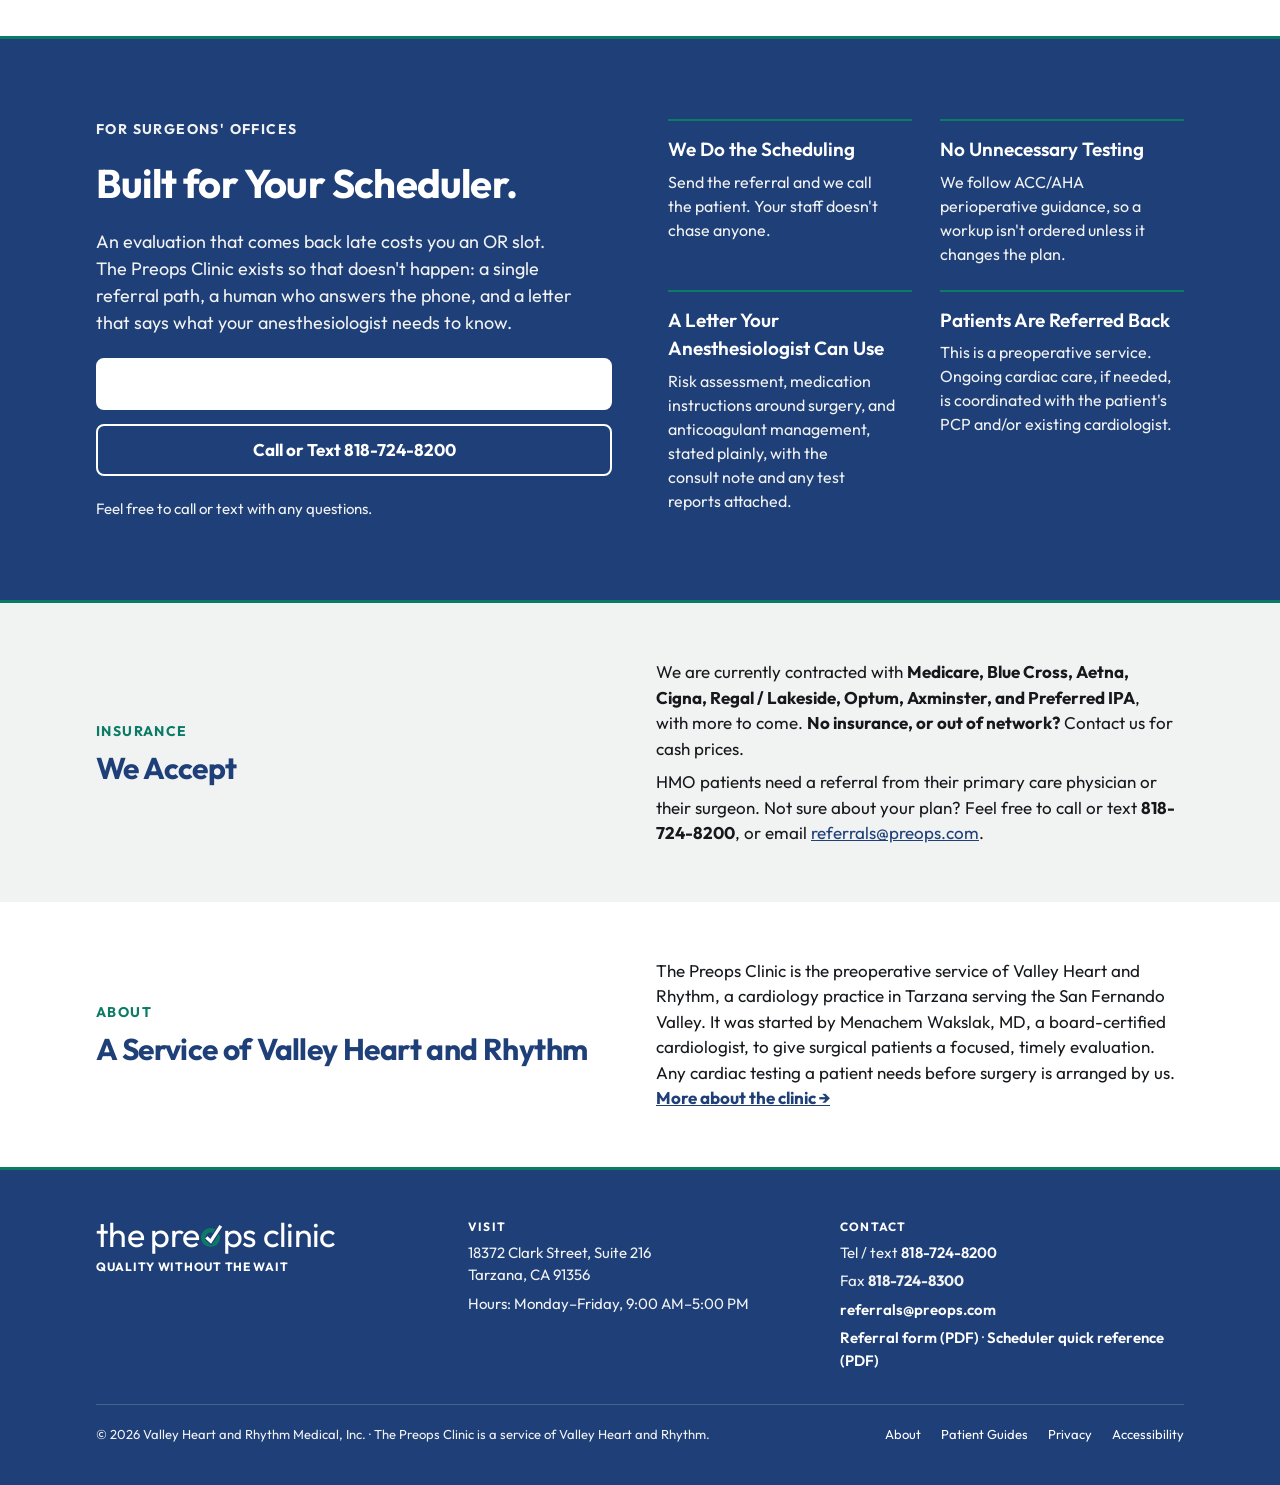
==== commit 9bc50df3: "Add the new guide to the home page block; two-column guide cards Co-Authored-By: Claude Fable 5.2 <n" ====
--- a/index.html
+++ b/index.html
@@ -306,6 +306,7 @@
           <a class="guide-card guide-card--paper" href="/guides/cardiac-evaluation-before-surgery.html"><h4>Do I Need a Cardiac Evaluation Before Surgery?</h4><p>Why surgeons ask, who needs one, and who usually does not.</p><span>Read the guide</span></a>
           <a class="guide-card guide-card--paper" href="/guides/what-to-expect-preop-cardiac-visit.html"><h4>What Happens at Your Preoperative Cardiac Visit</h4><p>What to bring, what happens in the room, and what your surgeon receives.</p><span>Read the guide</span></a>
           <a class="guide-card guide-card--paper" href="/guides/stress-test-before-surgery.html"><h4>Stress Test Before Surgery: When It Helps and When It Does Not</h4><p>Most people do not need one. Here is how that is decided.</p><span>Read the guide</span></a>
+          <a class="guide-card guide-card--paper" href="/guides/getting-ready-for-surgery.html"><h4>Getting Ready for Surgery: What the Evidence Says You Can Do Yourself</h4><p>Exercise, stopping smoking, breathing exercises, and nutrition, and how much each one helps.</p><span>Read the guide</span></a>
         </div>
       </div>
     </div>
--- a/styles.css
+++ b/styles.css
@@ -396,6 +396,7 @@
 .article h2 { break-after: avoid; }
 .article li, .article p { break-inside: avoid; }
 
+.article-sources { margin: 0; padding-left: 22px; display: flex; flex-direction: column; gap: 6px; font-size: 15px; }
 /* Guides block on the home page */
 .guides-teaser { display: flex; flex-direction: column; gap: 18px; padding-top: 28px; border-top: 1px solid var(--rule); }
 .guides-teaser-head { display: flex; justify-content: space-between; align-items: baseline; gap: 16px; flex-wrap: wrap; }
@@ -404,3 +405,7 @@
 .guide-card--paper { background: var(--paper); }
 .guide-card h4 { margin: 0; font-size: 19px; line-height: 1.2; color: var(--navy); }
 .guide-card p { margin: 0; }
+.cite { font-size: 0.7em; line-height: 0; margin-left: 1px; }
+.cite a { text-decoration: none; font-weight: 600; }
+.article-sources li:target { background: var(--off); }
+.guide-list { grid-template-columns: repeat(auto-fit, minmax(min(420px, 100%), 1fr)); }
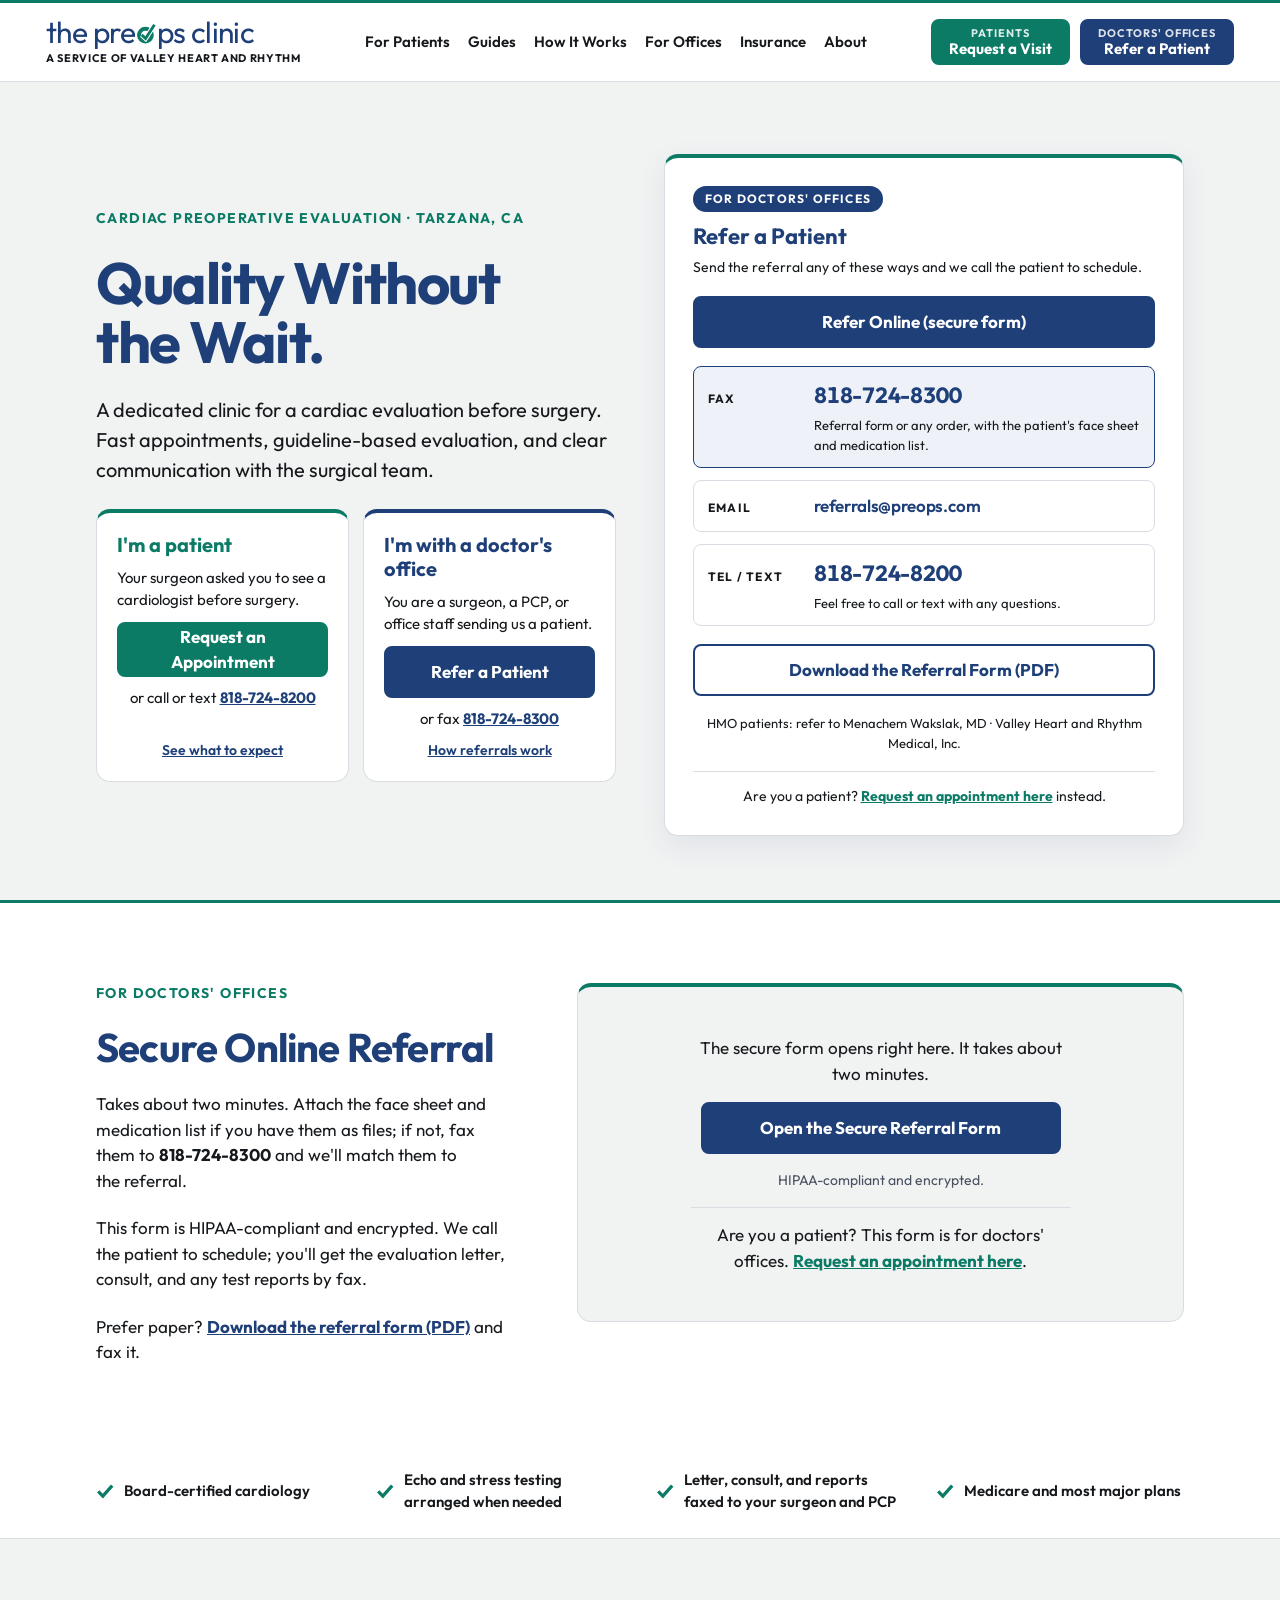
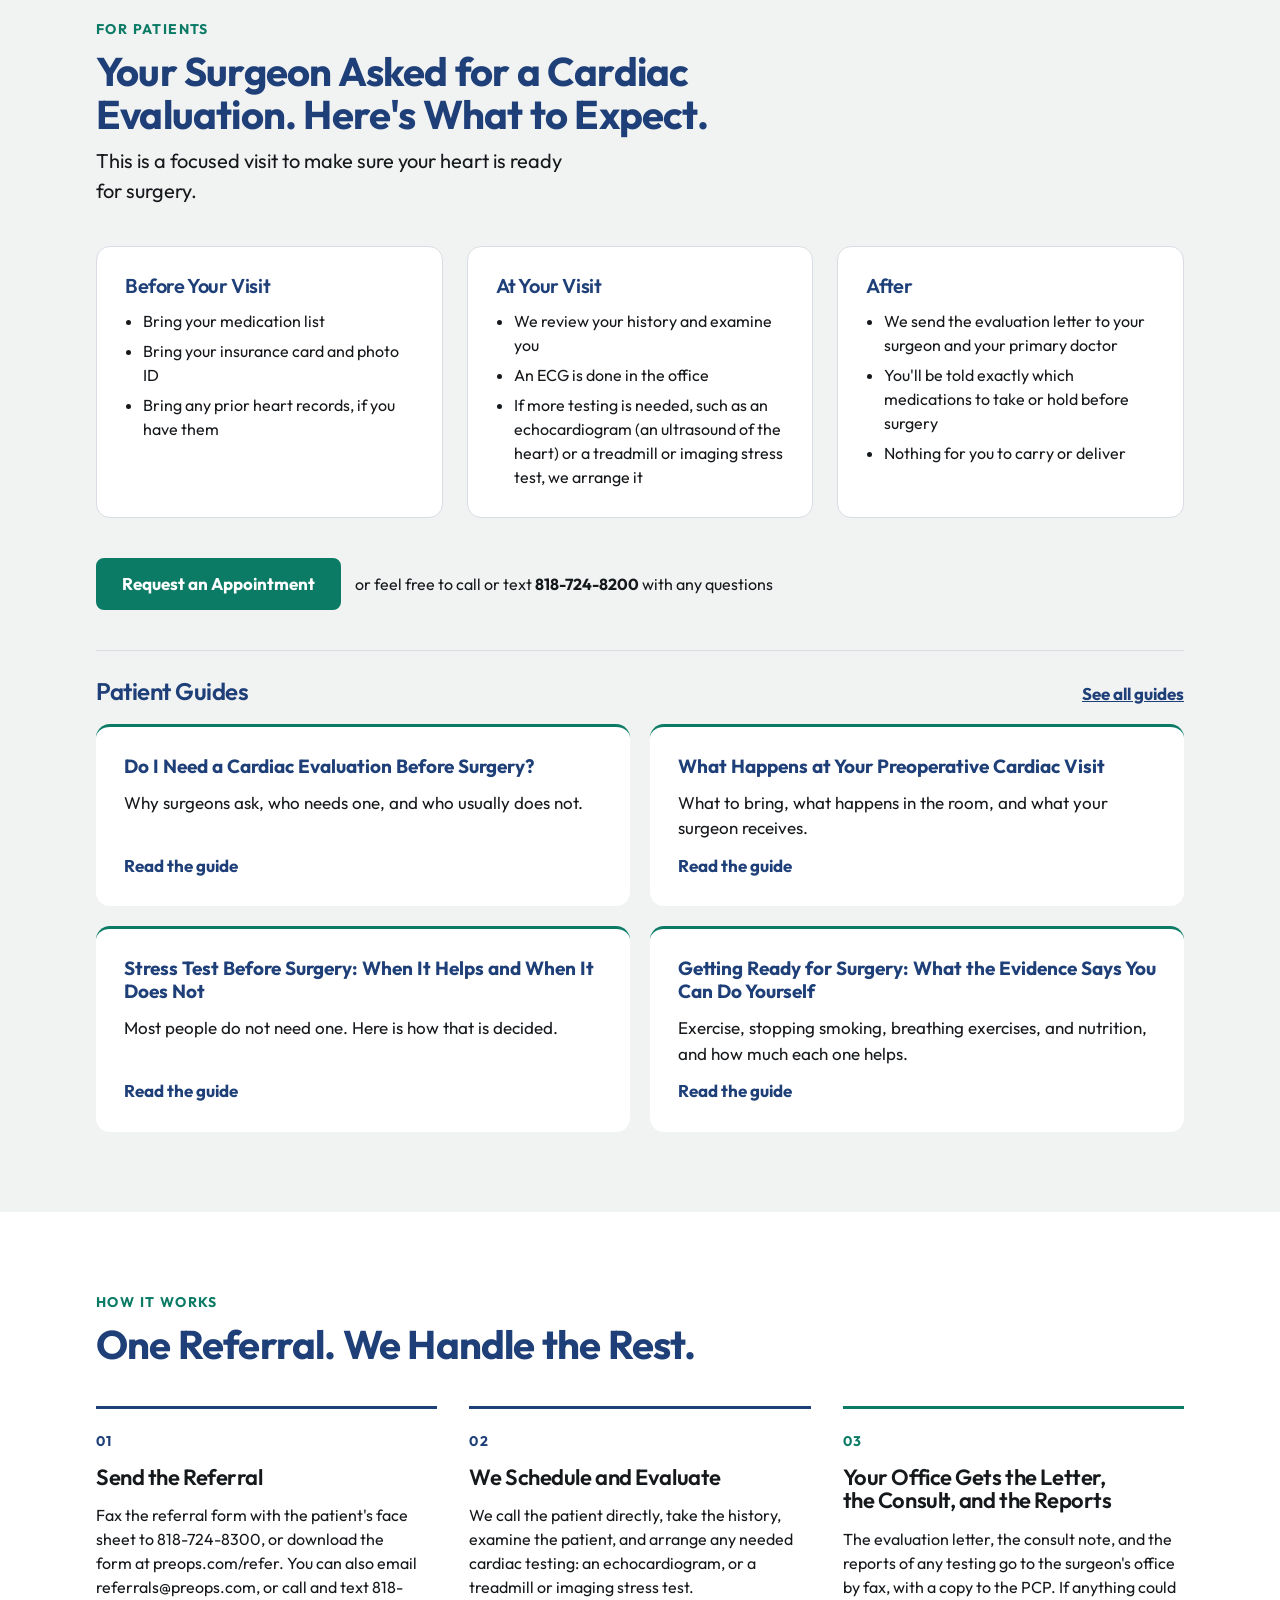
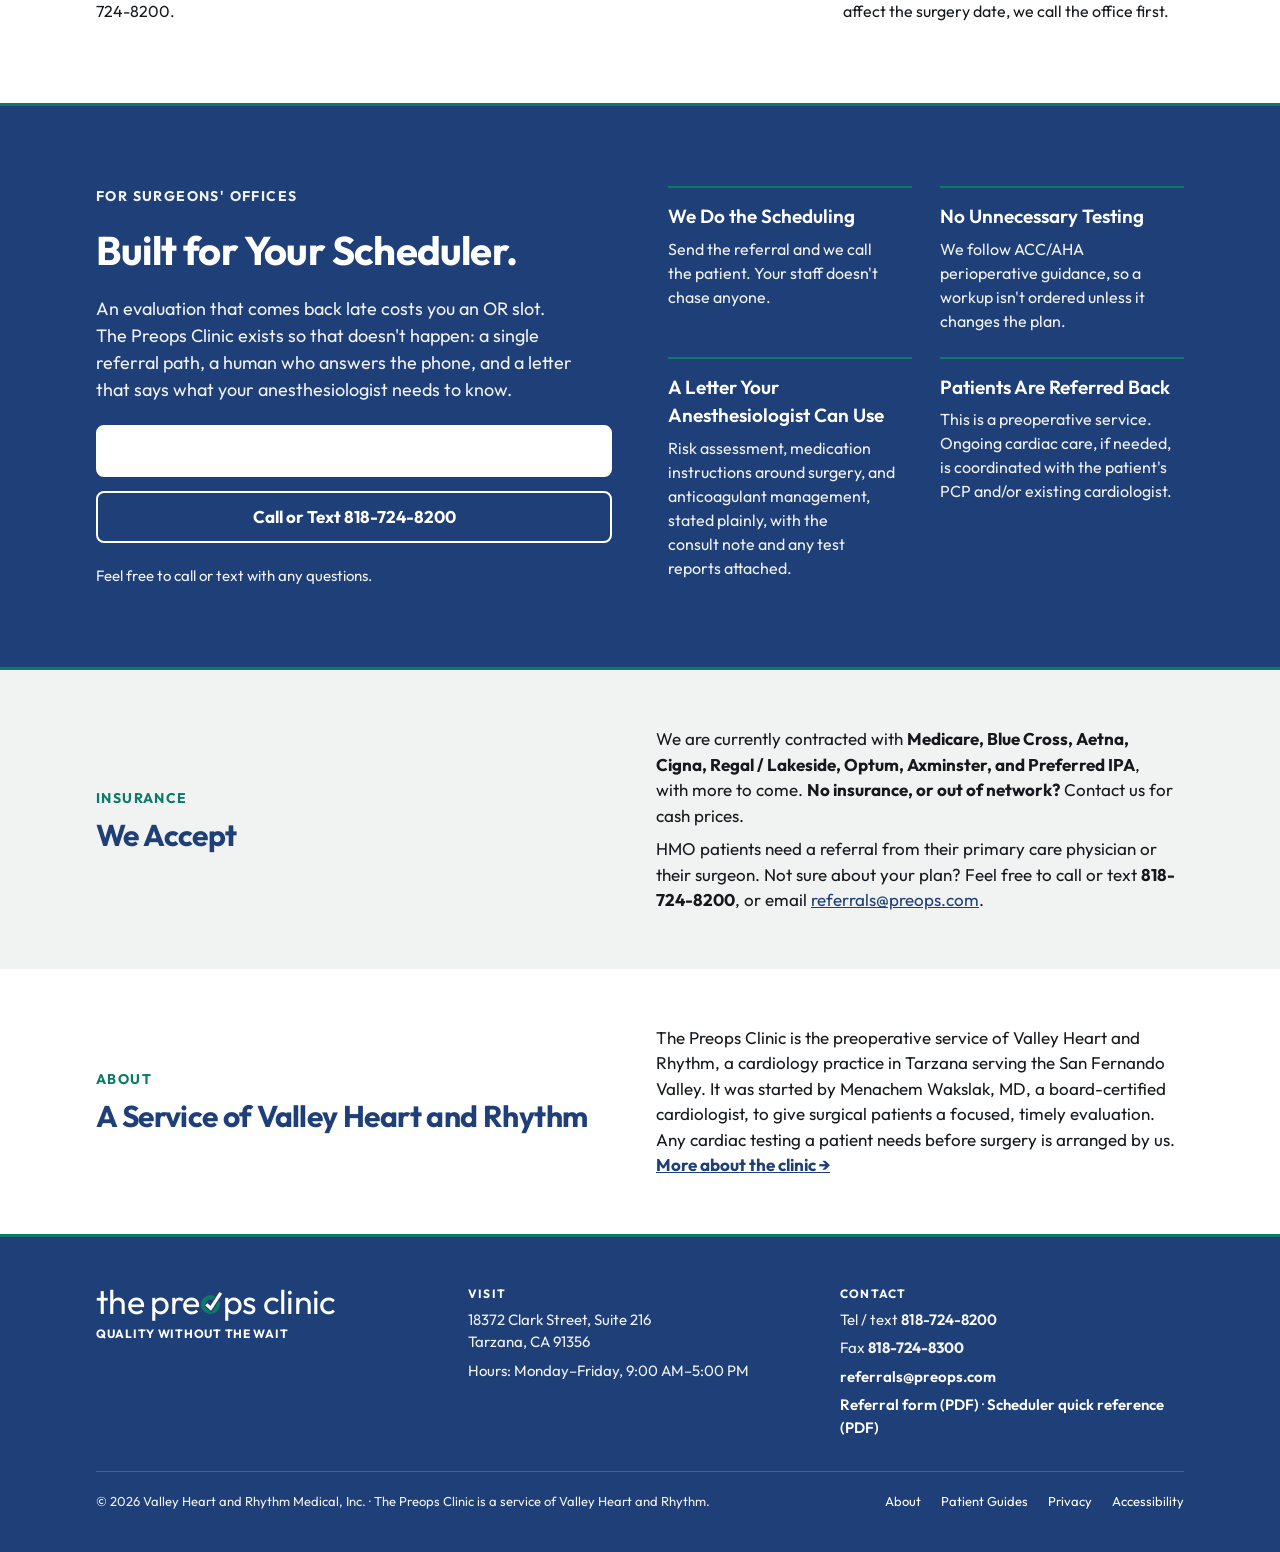
==== commit 7e36fb78: "Separate patient and doctors'-office calls to action Hero now offers two labelled starting points, p" ====
--- a/index.html
+++ b/index.html
@@ -159,13 +159,13 @@
       <a href="#patients">For Patients</a>
       <a href="/guides/">Guides</a>
       <a href="#how">How It Works</a>
-      <a href="#offices">For Surgeons' Offices</a>
+      <a href="#offices">For Offices</a>
       <a href="#insurance">Insurance</a>
       <a href="about.html">About</a>
     </div>
     <div class="nav-cta">
-      <a class="nav-phone" href="tel:+18187248200">818-724-8200</a>
-      <a class="btn btn--navy btn--small" href="#refer">Refer a Patient</a>
+      <a class="btn btn--green btn--small" href="https://hipaa.jotform.com/263140964269160" target="_blank" rel="noopener"><span class="btn-who">Patients</span>Request a Visit</a>
+      <a class="btn btn--navy btn--small" href="#refer"><span class="btn-who">Doctors' Offices</span>Refer a Patient</a>
     </div>
     <details class="nav-menu">
       <summary>Menu</summary>
@@ -173,7 +173,7 @@
         <li><a href="#patients">For Patients</a></li>
         <li><a href="/guides/">Guides</a></li>
         <li><a href="#how">How It Works</a></li>
-        <li><a href="#offices">For Surgeons' Offices</a></li>
+        <li><a href="#offices">For Offices</a></li>
         <li><a href="#insurance">Insurance</a></li>
         <li><a href="about.html">About</a></li>
       </ul>
@@ -190,18 +190,31 @@
         <div class="eyebrow">Cardiac Preoperative Evaluation · Tarzana, CA</div>
         <h1>Quality Without the Wait.</h1>
         <p class="lede">A dedicated clinic for a cardiac evaluation before surgery. Fast appointments, guideline-based evaluation, and clear communication with the surgical team.</p>
-        <div class="cta-row">
-          <a class="btn btn--navy" href="#refer">Refer a Patient</a>
-          <a class="btn btn--outline" href="#patients">I'm a Patient Who Needs an Evaluation</a>
+        <div class="paths" aria-label="Choose where to start">
+          <div class="path path--patient">
+            <div class="path-who">I'm a patient</div>
+            <p>Your surgeon asked you to see a cardiologist before surgery.</p>
+            <a class="btn btn--green" href="https://hipaa.jotform.com/263140964269160" target="_blank" rel="noopener">Request an Appointment</a>
+            <p class="path-call">or call or text <a href="tel:+18187248200">818-724-8200</a></p>
+            <a class="path-more" href="#patients">See what to expect</a>
+          </div>
+          <div class="path path--office">
+            <div class="path-who">I'm with a doctor's office</div>
+            <p>You are a surgeon, a PCP, or office staff sending us a patient.</p>
+            <a class="btn btn--navy" href="#refer">Refer a Patient</a>
+            <p class="path-call">or fax <a href="#refer">818-724-8300</a></p>
+            <a class="path-more" href="#offices">How referrals work</a>
+          </div>
         </div>
       </div>
 
       <div class="refer" id="refer">
         <div class="refer-head">
+          <div class="audience">For doctors' offices</div>
           <div class="title">Refer a Patient</div>
-          <div class="sub">For surgeons' offices. Send the referral any of these ways and we call the patient to schedule.</div>
-        </div>
-        <a class="btn btn--green refer-online" href="#refer-form" hidden>Refer Online (secure form)</a>
+          <div class="sub">Send the referral any of these ways and we call the patient to schedule.</div>
+        </div>
+        <a class="btn btn--navy refer-online" href="#refer-form" hidden>Refer Online (secure form)</a>
         <div class="ways">
           <div class="way way--primary">
             <div class="label">Fax</div>
@@ -220,6 +233,7 @@
         </div>
         <a class="btn btn--outline" href="referral-form.pdf">Download the Referral Form (PDF)</a>
         <div class="refer-foot">HMO patients: refer to Menachem Wakslak, MD · Valley Heart and Rhythm Medical, Inc.</div>
+        <div class="patient-exit">Are you a patient? <a href="https://hipaa.jotform.com/263140964269160" target="_blank" rel="noopener">Request an appointment here</a> instead.</div>
       </div>
     </div>
   </section>
@@ -230,7 +244,7 @@
   <section class="band band--rule-top form-band" id="refer-form" data-jotform-id="262983131694061" hidden>
     <div class="wrap form-grid">
       <div class="col-copy">
-        <div class="eyebrow">Refer Online</div>
+        <div class="eyebrow">For Doctors' Offices</div>
         <h2>Secure Online Referral</h2>
         <p>Takes about two minutes. Attach the face sheet and medication list if you have them as files; if not, fax them to <strong>818-724-8300</strong> and we'll match them to the referral.</p>
         <p class="small">This form is HIPAA-compliant and encrypted. We call the patient to schedule; you'll get the evaluation letter, consult, and any test reports by fax.</p>
@@ -239,8 +253,9 @@
       <div class="form-slot">
         <div class="form-launcher">
           <p>The secure form opens right here. It takes about two minutes.</p>
-          <button type="button" class="btn btn--green form-open" aria-expanded="false" aria-controls="form-mount">Open the Secure Referral Form</button>
+          <button type="button" class="btn btn--navy form-open" aria-expanded="false" aria-controls="form-mount">Open the Secure Referral Form</button>
           <p class="small">HIPAA-compliant and encrypted.</p>
+          <p class="patient-exit">Are you a patient? This form is for doctors' offices. <a href="https://hipaa.jotform.com/263140964269160" target="_blank" rel="noopener">Request an appointment here</a>.</p>
         </div>
         <div class="form-mount" id="form-mount" hidden>
           <button type="button" class="form-close">Hide form</button>
@@ -294,7 +309,7 @@
         </div>
       </div>
       <div class="inline-cta">
-        <a class="btn btn--navy" href="https://hipaa.jotform.com/263140964269160" target="_blank" rel="noopener">Request an Appointment</a>
+        <a class="btn btn--green" href="https://hipaa.jotform.com/263140964269160" target="_blank" rel="noopener">Request an Appointment</a>
         <div>or feel free to call or text <strong>818-724-8200</strong> with any questions</div>
       </div>
           <div class="guides-teaser">
--- a/styles.css
+++ b/styles.css
@@ -175,6 +175,39 @@
 }
 .hero-copy { display: flex; flex-direction: column; gap: 24px; }
 .cta-row { display: flex; gap: 14px; flex-wrap: wrap; }
+
+/* Two starting points: patients (green) and doctors' offices (navy) */
+.paths { display: grid; grid-template-columns: repeat(auto-fit, minmax(min(230px, 100%), 1fr)); gap: 14px; }
+.path {
+  display: flex;
+  flex-direction: column;
+  gap: 10px;
+  background: var(--paper);
+  border: 1px solid var(--rule);
+  border-top: 4px solid var(--navy);
+  border-radius: 14px;
+  padding: 20px;
+}
+.path--patient { border-top-color: var(--green); }
+.path-who { font-size: 20px; font-weight: 700; color: var(--navy); line-height: 1.2; }
+.path--patient .path-who { color: var(--green); }
+.path p { font-size: 15px; margin: 0; flex: 1; }
+.path .btn { width: 100%; }
+.path-more { font-size: 14px; font-weight: 600; color: var(--navy); text-align: center; }
+.btn-who { display: block; font-size: 11px; font-weight: 700; letter-spacing: 0.08em; text-transform: uppercase; opacity: 0.85; }
+.nav-cta .btn { flex-direction: column; line-height: 1.15; padding: 4px 16px; }
+.nav-cta { gap: 10px; }
+.path-call { font-size: 14px; text-align: center; margin: 0; }
+.path-call a { color: var(--navy); font-weight: 700; white-space: nowrap; }
+.nav-phone { display: none; }
+.nav-links { gap: 18px; }
+@media (max-width: 760px) {
+  .nav-cta { width: 100%; display: grid; grid-template-columns: 1fr 1fr; }
+  .nav-cta .btn { padding: 4px 8px; }
+}
+.audience { align-self: flex-start; font-size: 12px; font-weight: 700; letter-spacing: 0.1em; text-transform: uppercase; color: var(--paper); background: var(--navy); border-radius: 999px; padding: 4px 12px; margin-bottom: 4px; }
+.patient-exit { font-size: 14px; text-align: center; border-top: 1px solid var(--rule); padding-top: 14px; margin: 0; }
+.patient-exit a { color: var(--green); font-weight: 700; }
 .cta-row .btn { flex: 1 1 auto; }
 
 /* Refer panel */
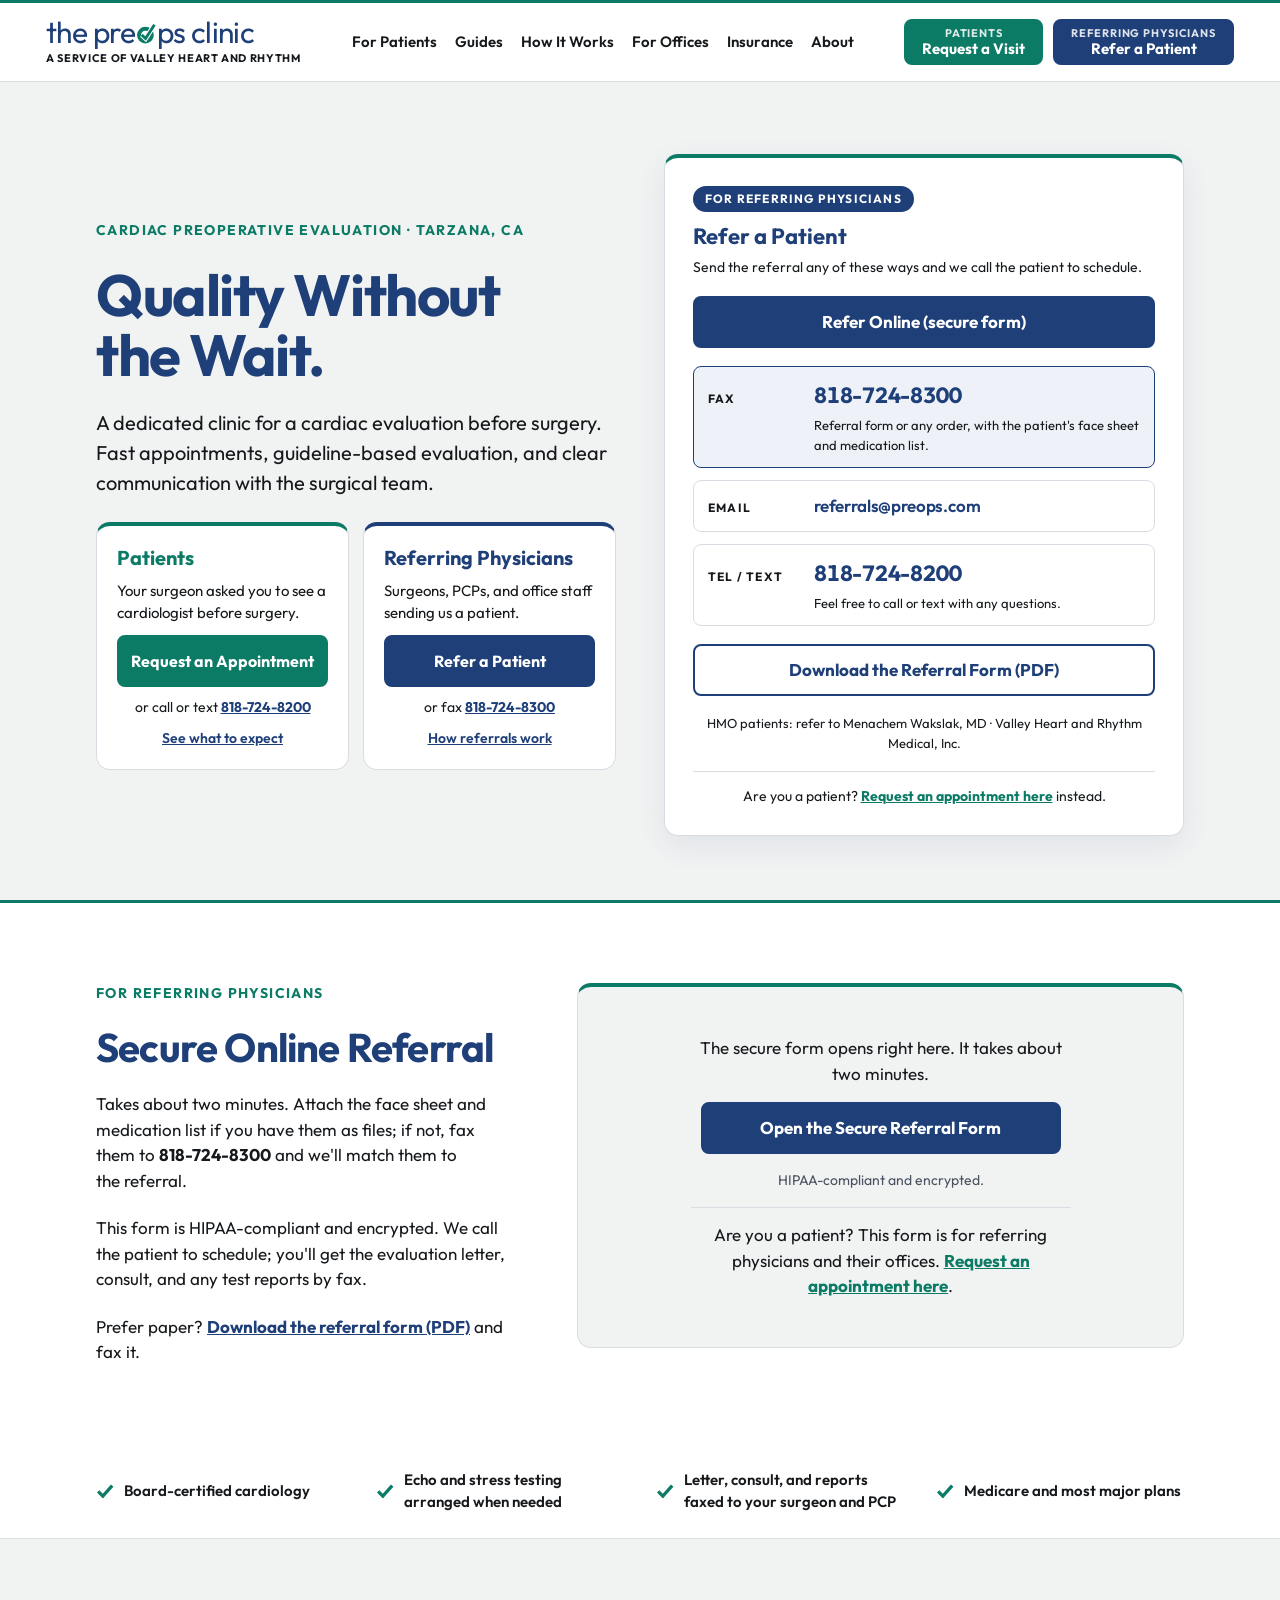
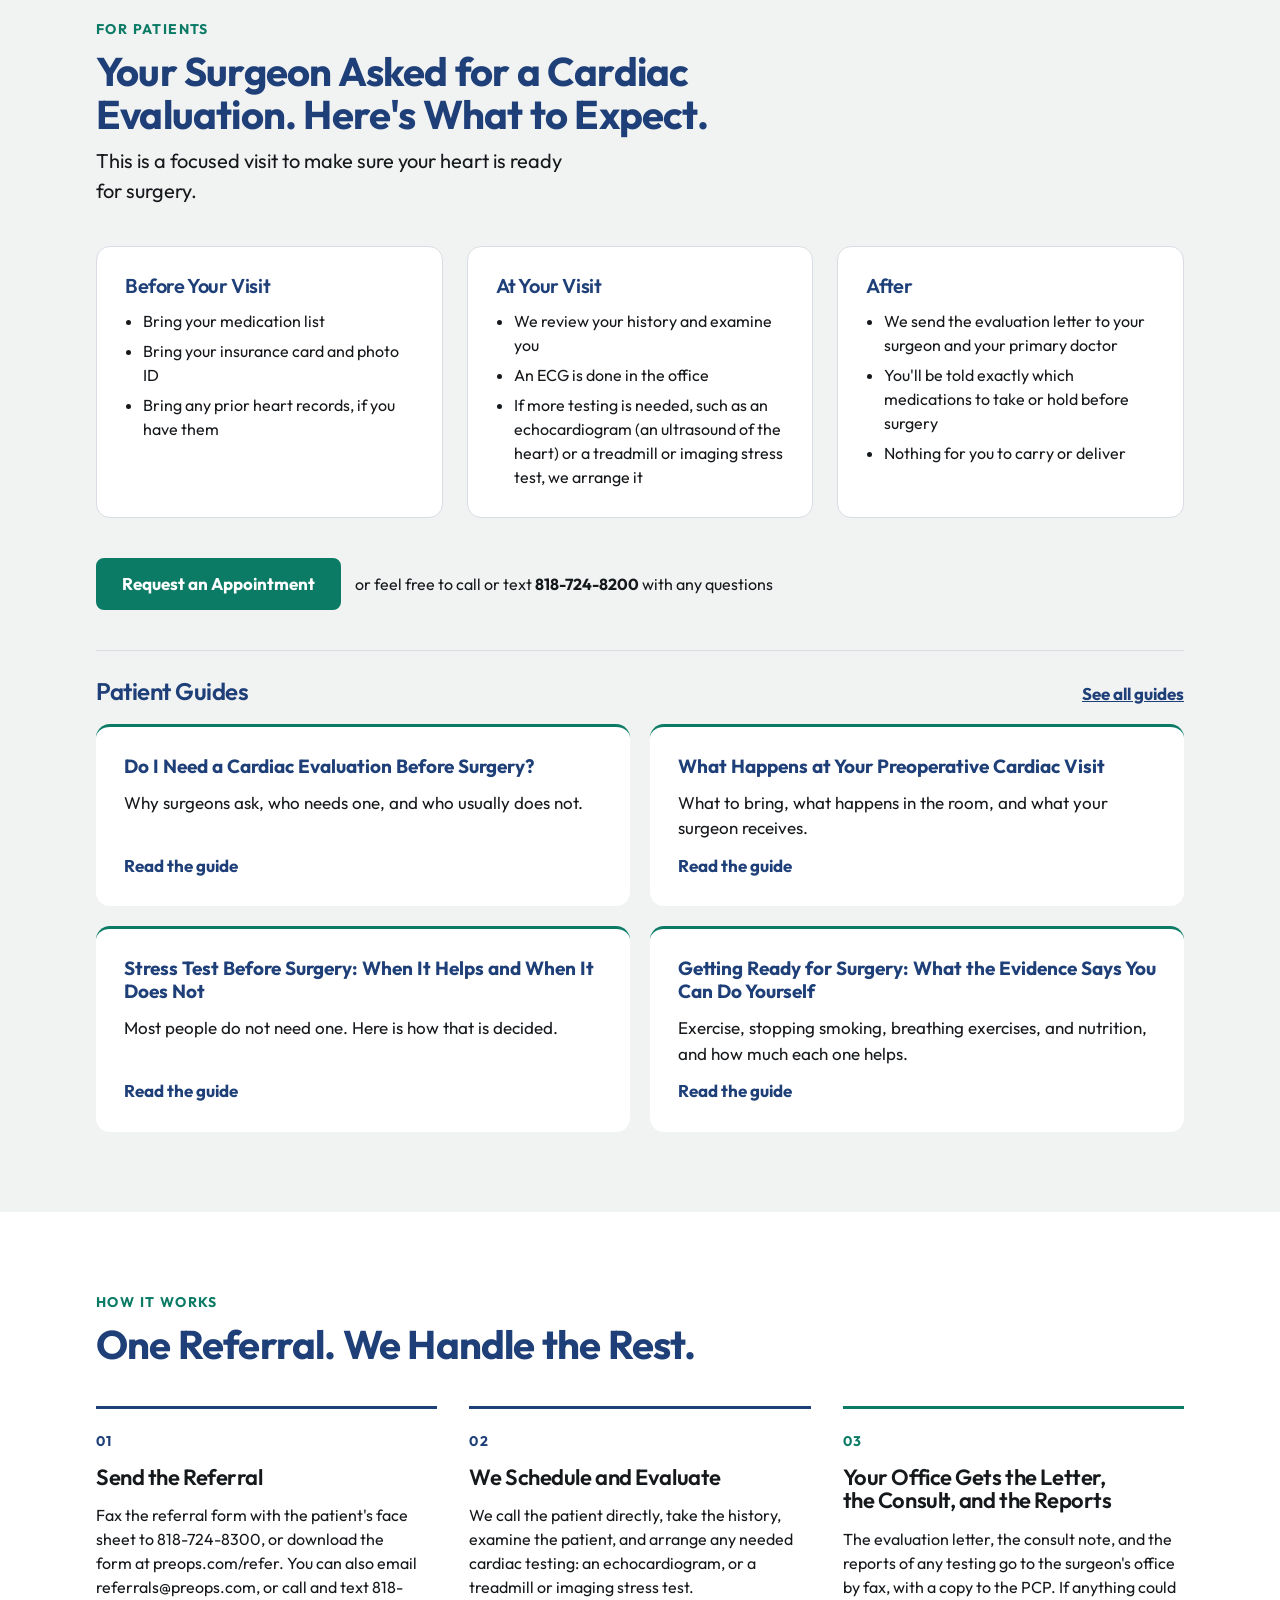
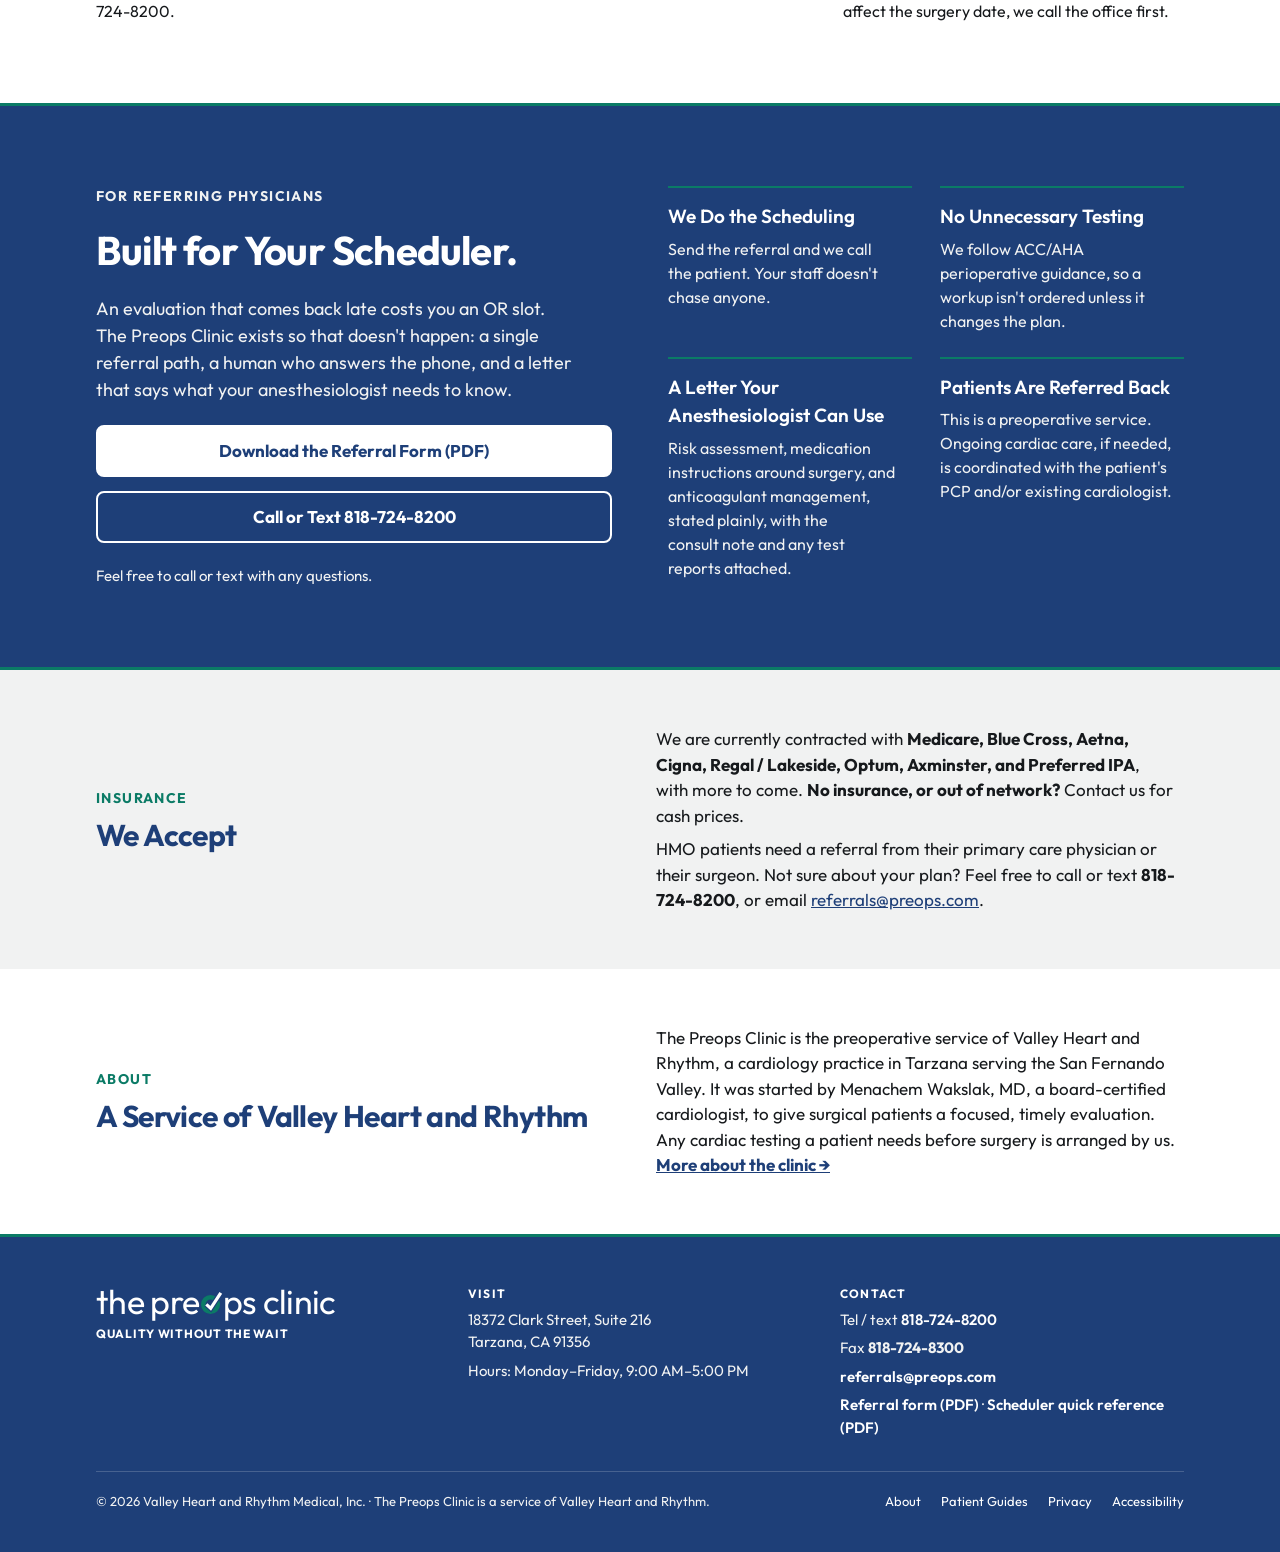
==== commit 4572cd64: "Fix blank white button on navy band; match hero button sizes; relabel offices as Referring Physician" ====
--- a/index.html
+++ b/index.html
@@ -165,7 +165,7 @@
     </div>
     <div class="nav-cta">
       <a class="btn btn--green btn--small" href="https://hipaa.jotform.com/263140964269160" target="_blank" rel="noopener"><span class="btn-who">Patients</span>Request a Visit</a>
-      <a class="btn btn--navy btn--small" href="#refer"><span class="btn-who">Doctors' Offices</span>Refer a Patient</a>
+      <a class="btn btn--navy btn--small" href="#refer"><span class="btn-who">Referring Physicians</span>Refer a Patient</a>
     </div>
     <details class="nav-menu">
       <summary>Menu</summary>
@@ -192,15 +192,15 @@
         <p class="lede">A dedicated clinic for a cardiac evaluation before surgery. Fast appointments, guideline-based evaluation, and clear communication with the surgical team.</p>
         <div class="paths" aria-label="Choose where to start">
           <div class="path path--patient">
-            <div class="path-who">I'm a patient</div>
+            <div class="path-who">Patients</div>
             <p>Your surgeon asked you to see a cardiologist before surgery.</p>
             <a class="btn btn--green" href="https://hipaa.jotform.com/263140964269160" target="_blank" rel="noopener">Request an Appointment</a>
             <p class="path-call">or call or text <a href="tel:+18187248200">818-724-8200</a></p>
             <a class="path-more" href="#patients">See what to expect</a>
           </div>
           <div class="path path--office">
-            <div class="path-who">I'm with a doctor's office</div>
-            <p>You are a surgeon, a PCP, or office staff sending us a patient.</p>
+            <div class="path-who">Referring Physicians</div>
+            <p>Surgeons, PCPs, and office staff sending us a patient.</p>
             <a class="btn btn--navy" href="#refer">Refer a Patient</a>
             <p class="path-call">or fax <a href="#refer">818-724-8300</a></p>
             <a class="path-more" href="#offices">How referrals work</a>
@@ -210,7 +210,7 @@
 
       <div class="refer" id="refer">
         <div class="refer-head">
-          <div class="audience">For doctors' offices</div>
+          <div class="audience">For referring physicians</div>
           <div class="title">Refer a Patient</div>
           <div class="sub">Send the referral any of these ways and we call the patient to schedule.</div>
         </div>
@@ -244,7 +244,7 @@
   <section class="band band--rule-top form-band" id="refer-form" data-jotform-id="262983131694061" hidden>
     <div class="wrap form-grid">
       <div class="col-copy">
-        <div class="eyebrow">For Doctors' Offices</div>
+        <div class="eyebrow">For Referring Physicians</div>
         <h2>Secure Online Referral</h2>
         <p>Takes about two minutes. Attach the face sheet and medication list if you have them as files; if not, fax them to <strong>818-724-8300</strong> and we'll match them to the referral.</p>
         <p class="small">This form is HIPAA-compliant and encrypted. We call the patient to schedule; you'll get the evaluation letter, consult, and any test reports by fax.</p>
@@ -255,7 +255,7 @@
           <p>The secure form opens right here. It takes about two minutes.</p>
           <button type="button" class="btn btn--navy form-open" aria-expanded="false" aria-controls="form-mount">Open the Secure Referral Form</button>
           <p class="small">HIPAA-compliant and encrypted.</p>
-          <p class="patient-exit">Are you a patient? This form is for doctors' offices. <a href="https://hipaa.jotform.com/263140964269160" target="_blank" rel="noopener">Request an appointment here</a>.</p>
+          <p class="patient-exit">Are you a patient? This form is for referring physicians and their offices. <a href="https://hipaa.jotform.com/263140964269160" target="_blank" rel="noopener">Request an appointment here</a>.</p>
         </div>
         <div class="form-mount" id="form-mount" hidden>
           <button type="button" class="form-close">Hide form</button>
@@ -358,7 +358,7 @@
   <section class="band band-navy" id="offices">
     <div class="wrap two-col">
       <div class="col-copy">
-        <div class="eyebrow">For Surgeons' Offices</div>
+        <div class="eyebrow">For Referring Physicians</div>
         <h2>Built for Your Scheduler.</h2>
         <p>An evaluation that comes back late costs you an OR slot. The Preops Clinic exists so that doesn't happen: a single referral path, a human who answers the phone, and a letter that says what your anesthesiologist needs to know.</p>
         <div class="cta-row">
--- a/styles.css
+++ b/styles.css
@@ -160,6 +160,7 @@
 .band-navy h2, .band-navy h3 { color: var(--paper); }
 .band-navy p { color: var(--on-navy); }
 .band-navy a { color: var(--paper); }
+.band-navy a.btn--white, .band-navy a.btn--white:hover { color: var(--navy); }
 .band--rule-top { border-top: 3px solid var(--green); }
 .section-head { display: flex; flex-direction: column; gap: 10px; max-width: 680px; }
 .lede { font-size: 20px; max-width: 560px; }
@@ -189,15 +190,15 @@
   padding: 20px;
 }
 .path--patient { border-top-color: var(--green); }
-.path-who { font-size: 20px; font-weight: 700; color: var(--navy); line-height: 1.2; }
+.path-who { font-size: 20px; font-weight: 700; color: var(--navy); line-height: 1.2; white-space: nowrap; }
 .path--patient .path-who { color: var(--green); }
-.path p { font-size: 15px; margin: 0; flex: 1; }
-.path .btn { width: 100%; }
+.path > p:not(.path-call) { font-size: 15px; margin: 0; flex: 1; }
+.path .btn { width: 100%; padding: 0 8px; font-size: 16px; white-space: nowrap; }
 .path-more { font-size: 14px; font-weight: 600; color: var(--navy); text-align: center; }
 .btn-who { display: block; font-size: 11px; font-weight: 700; letter-spacing: 0.08em; text-transform: uppercase; opacity: 0.85; }
 .nav-cta .btn { flex-direction: column; line-height: 1.15; padding: 4px 16px; }
 .nav-cta { gap: 10px; }
-.path-call { font-size: 14px; text-align: center; margin: 0; }
+.path-call { font-size: 14px; text-align: center; margin: 0; flex: 0 0 auto; }
 .path-call a { color: var(--navy); font-weight: 700; white-space: nowrap; }
 .nav-phone { display: none; }
 .nav-links { gap: 18px; }
